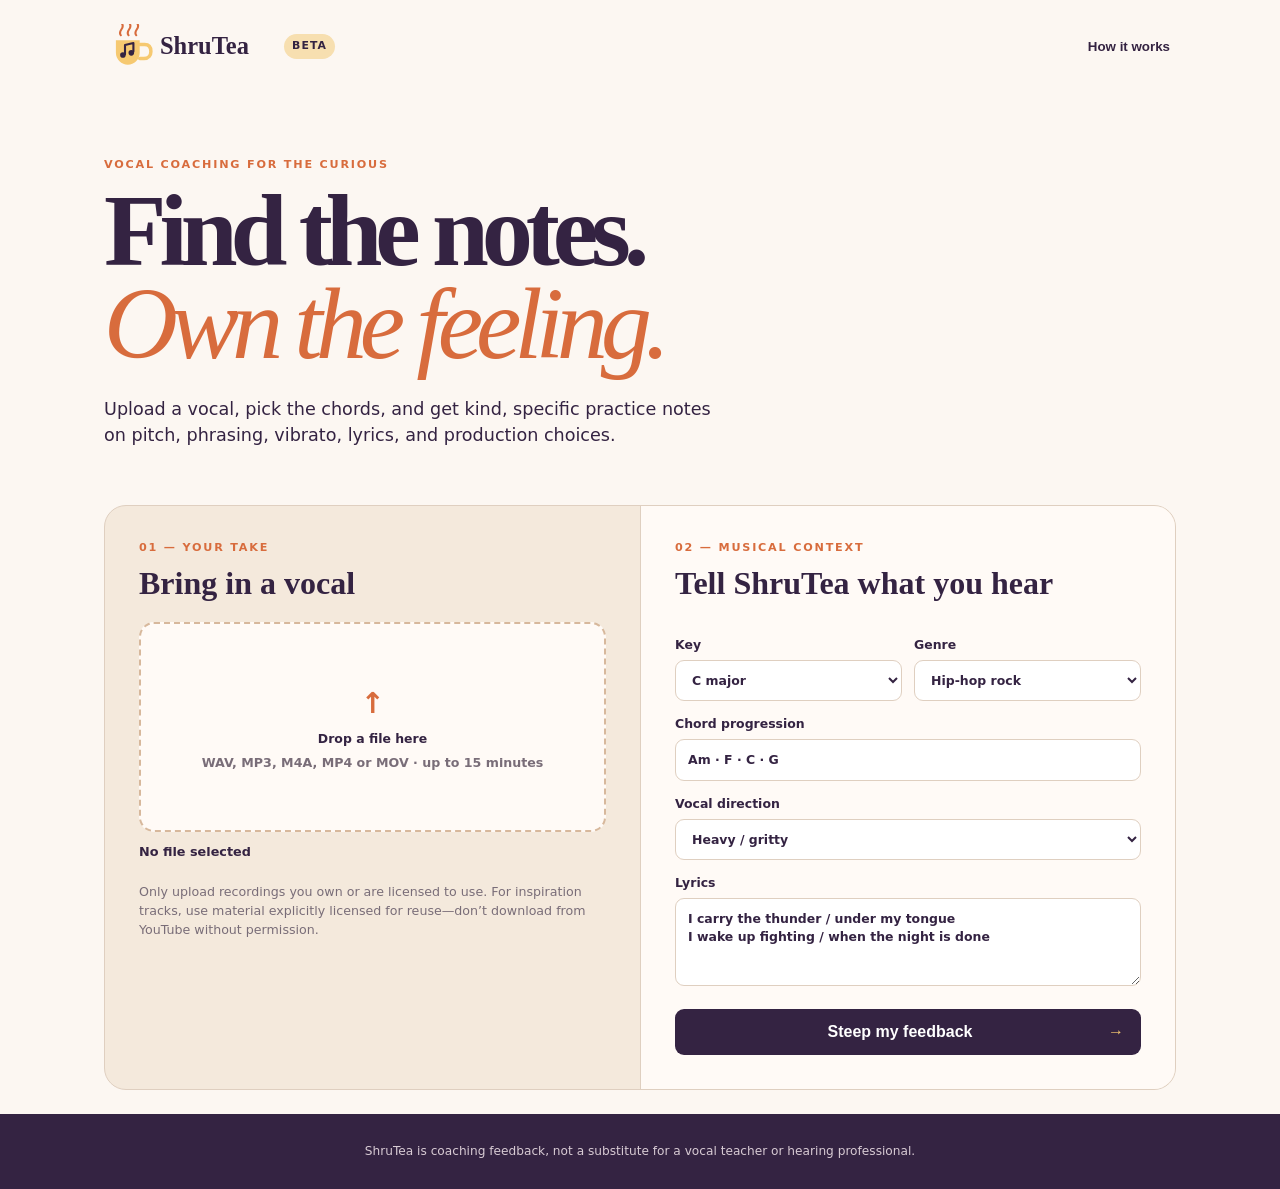
==== ui/index.html @ e391cca2 "Normalize ShruTea UI index.html" ====
<!doctype html>
<html lang="en"><head><meta charset="UTF-8"><meta name="viewport" content="width=device-width, initial-scale=1.0"><title>ShruTea — Vocal feedback, steeped in detail</title><link rel="stylesheet" href="styles.css"></head>
<body><main>
<nav><img src="logo.svg" alt="ShruTea"><span class="beta">BETA</span><button class="quiet">How it works</button></nav>
<section class="hero"><p class="eyebrow">VOCAL COACHING FOR THE CURIOUS</p><h1>Find the notes.<br><em>Own the feeling.</em></h1><p class="intro">Upload a vocal, pick the chords, and get kind, specific practice notes on pitch, phrasing, vibrato, lyrics, and production choices.</p></section>
<section class="workspace" aria-label="Vocal analysis workspace">
<div class="step-card upload-card"><p class="step">01 — YOUR TAKE</p><h2>Bring in a vocal</h2><label class="dropzone" for="audio-file"><input id="audio-file" type="file" accept="audio/*,video/mp4,video/quicktime"><span class="upload-icon">↑</span><strong>Drop a file here</strong><small>WAV, MP3, M4A, MP4 or MOV · up to 15 minutes</small></label><div id="file-name" class="file-name" aria-live="polite">No file selected</div><p class="source-note">Only upload recordings you own or are licensed to use. For inspiration tracks, use material explicitly licensed for reuse—don’t download from YouTube without permission.</p></div>
<div class="step-card setup-card"><p class="step">02 — MUSICAL CONTEXT</p><h2>Tell ShruTea what you hear</h2><div class="field-grid"><label>Key <select id="key"><option>C major</option><option>A minor</option><option>G major</option><option>E minor</option></select></label><label>Genre <select id="genre"><option>Hip-hop rock</option><option>Pop</option><option>R&amp;B</option><option>Indie rock</option></select></label></div><label>Chord progression <input id="chords" value="Am · F · C · G"></label><label>Vocal direction <select id="voice"><option>Heavy / gritty</option><option>Breathy / intimate</option><option>Clean / powerful</option><option>Rap-sung / rhythmic</option></select></label><label>Lyrics <textarea id="lyrics" placeholder="Paste lyrics here, or let a connected transcription service fill this after analysis.">I carry the thunder / under my tongue&#10;I wake up fighting / when the night is done</textarea></label><button id="analyze" class="primary">Steep my feedback <span>→</span></button></div>
</section>
<section id="results" class="results" hidden aria-live="polite"><div class="results-heading"><div><p class="eyebrow">YOUR VOCAL RECIPE</p><h2>Practice notes for this take</h2></div><span class="score"><b>78</b><small>take score</small></span></div><div class="result-grid">
<article class="card drift"><p class="card-label">PITCH &amp; CHORD DRIFT</p><h3>Mostly centered—watch the landing.</h3><div class="timeline"><i style="left:11%"></i><i class="warn" style="left:38%"></i><i style="left:64%"></i><i class="warn" style="left:87%"></i></div><p>Two phrase endings pull sharp against <b>F</b> and <b>G</b>. Slow those last syllables down and aim for the chord’s third before adding grit.</p><a href="#practice">See timestamp notes →</a></article>
<article class="card"><p class="card-label">MELODY &amp; VIBRATO</p><h3>Let the long notes bloom.</h3><p>Start your vibrato only after the pitch is steady for a beat. Try a relaxed “woo” on the held notes, then bring the same easy pulse into the lyric.</p><div class="tag">Try: delayed vibrato</div></article>
<article class="card"><p class="card-label">LYRICS &amp; RHYME</p><h3>Strong internal echoes.</h3><p id="rhyme-copy">“thunder / under” creates a satisfying near rhyme. Lean into that repeated <i>uh</i> vowel to make the hook feel intentional.</p><div class="tag">Scheme: A A B B</div></article>
<article class="card instruments"><p class="card-label">ARRANGEMENT IDEA</p><h3>Make the heaviness move.</h3><p>For hip-hop rock with a heavy vocal, layer a palm-muted electric-guitar riff with a dry 808, live-style snare, and a low synth drone.</p><ul><li>Electric guitar: short, syncopated riff</li><li>808 bass: follow roots, leave vocal space</li><li>Half-time drums: snare on beat 3</li></ul></article>
</div><article id="practice" class="practice"><p class="card-label">YOUR NEXT 10 MINUTES</p><ol><li><b>2 min</b> — hum the Am–F–C–G roots without lyrics.</li><li><b>4 min</b> — sing phrase endings cleanly, then add texture only after the note settles.</li><li><b>4 min</b> — record one relaxed pass and compare it to this take.</li></ol></article></section>
</main><footer>ShruTea is coaching feedback, not a substitute for a vocal teacher or hearing professional.</footer><script src="app.js"></script></body></html>
---- ui/styles.css ----
:root{--ink:#342342;--paper:#fcf7f2;--cream:#f4e9dc;--orange:#d86c3d;--yellow:#f6c971;--line:#dfcfc0}*{box-sizing:border-box}body{margin:0;background:var(--paper);color:var(--ink);font-family:Inter,ui-sans-serif,system-ui,sans-serif;line-height:1.5}main{max-width:1120px;margin:auto;padding:24px}nav{display:flex;align-items:center;gap:12px}nav img{width:168px}.beta,.tag{font-size:.68rem;font-weight:800;letter-spacing:.1em;border-radius:999px;padding:4px 8px;background:#f7dfb0}.quiet{margin-left:auto;background:transparent;border:0;color:var(--ink);font-weight:700}.hero{max-width:720px;padding:88px 0 56px}.eyebrow,.step,.card-label{font-size:.7rem;letter-spacing:.16em;font-weight:800;color:var(--orange);margin:0 0 10px}.hero h1{font-family:Georgia,serif;font-size:clamp(3.4rem,8vw,6.6rem);letter-spacing:-.07em;line-height:.91;margin:0}.hero em{color:var(--orange);font-weight:400}.intro{font-size:1.1rem;max-width:620px;margin:26px 0 0}.workspace{display:grid;grid-template-columns:1fr 1fr;background:var(--cream);border:1px solid var(--line);border-radius:22px;overflow:hidden}.step-card{padding:34px}.setup-card{background:#fffaf6;border-left:1px solid var(--line)}h2,h3{font-family:Georgia,serif;line-height:1.05;margin:0 0 22px}h2{font-size:2rem}h3{font-size:1.5rem}.dropzone{min-height:210px;border:2px dashed #d7b89c;border-radius:15px;display:flex;flex-direction:column;gap:5px;justify-content:center;align-items:center;text-align:center;background:#fffaf6;cursor:pointer}.dropzone:hover{border-color:var(--orange)}.dropzone input{position:absolute;opacity:0;width:1px}.upload-icon{font-size:1.8rem;color:var(--orange)}small,.source-note{color:#796d78;font-size:.79rem}.file-name{font-size:.8rem;font-weight:700;margin-top:10px}.source-note{margin-top:22px}.field-grid{display:grid;grid-template-columns:1fr 1fr;gap:12px}label{display:block;font-size:.78rem;font-weight:800;margin:14px 0 0}input,select,textarea{width:100%;margin-top:5px;padding:11px 12px;color:var(--ink);font:inherit;background:white;border:1px solid var(--line);border-radius:9px}textarea{height:88px;resize:vertical}.primary{width:100%;margin-top:18px;padding:14px 17px;background:var(--ink);color:white;border:0;border-radius:9px;font-weight:800;font-size:1rem;cursor:pointer}.primary span{float:right;color:var(--yellow)}.results{padding:88px 0}.results-heading{display:flex;align-items:center;justify-content:space-between}.score{display:grid;place-items:center;width:76px;height:76px;background:var(--yellow);border-radius:50%;line-height:1}.score b{font-family:Georgia,serif;font-size:2rem}.score small{font-size:.58rem}.result-grid{display:grid;grid-template-columns:repeat(2,1fr);gap:15px}.card,.practice{border:1px solid var(--line);border-radius:16px;background:white;padding:27px}.card p:not(.card-label){font-size:.93rem}.card a{font-size:.82rem;font-weight:800;color:var(--orange)}.timeline{height:12px;background:#f1e5da;border-radius:30px;position:relative;margin:22px 0}.timeline i{position:absolute;top:-3px;width:18px;height:18px;border:3px solid white;border-radius:50%;background:#89aa83}.timeline .warn{background:var(--orange)}.tag{display:inline-block;margin-top:7px}.instruments{background:var(--ink);color:var(--paper)}.instruments .card-label{color:var(--yellow)}.instruments ul{padding-left:18px;font-size:.85rem}.practice{margin-top:15px;background:#f8dfb4}.practice ol{display:flex;gap:20px;list-style:none;padding:0;margin:0}.practice li{flex:1;font-size:.9rem}.practice b{display:block;color:var(--orange)}footer{padding:28px;text-align:center;background:var(--ink);color:#d8cbd4;font-size:.76rem}@media(max-width:700px){main{padding:16px}.hero{padding:55px 0 40px}.workspace,.result-grid{grid-template-columns:1fr}.setup-card{border-left:0;border-top:1px solid var(--line)}.practice ol{display:block}.practice li+li{margin-top:12px}}
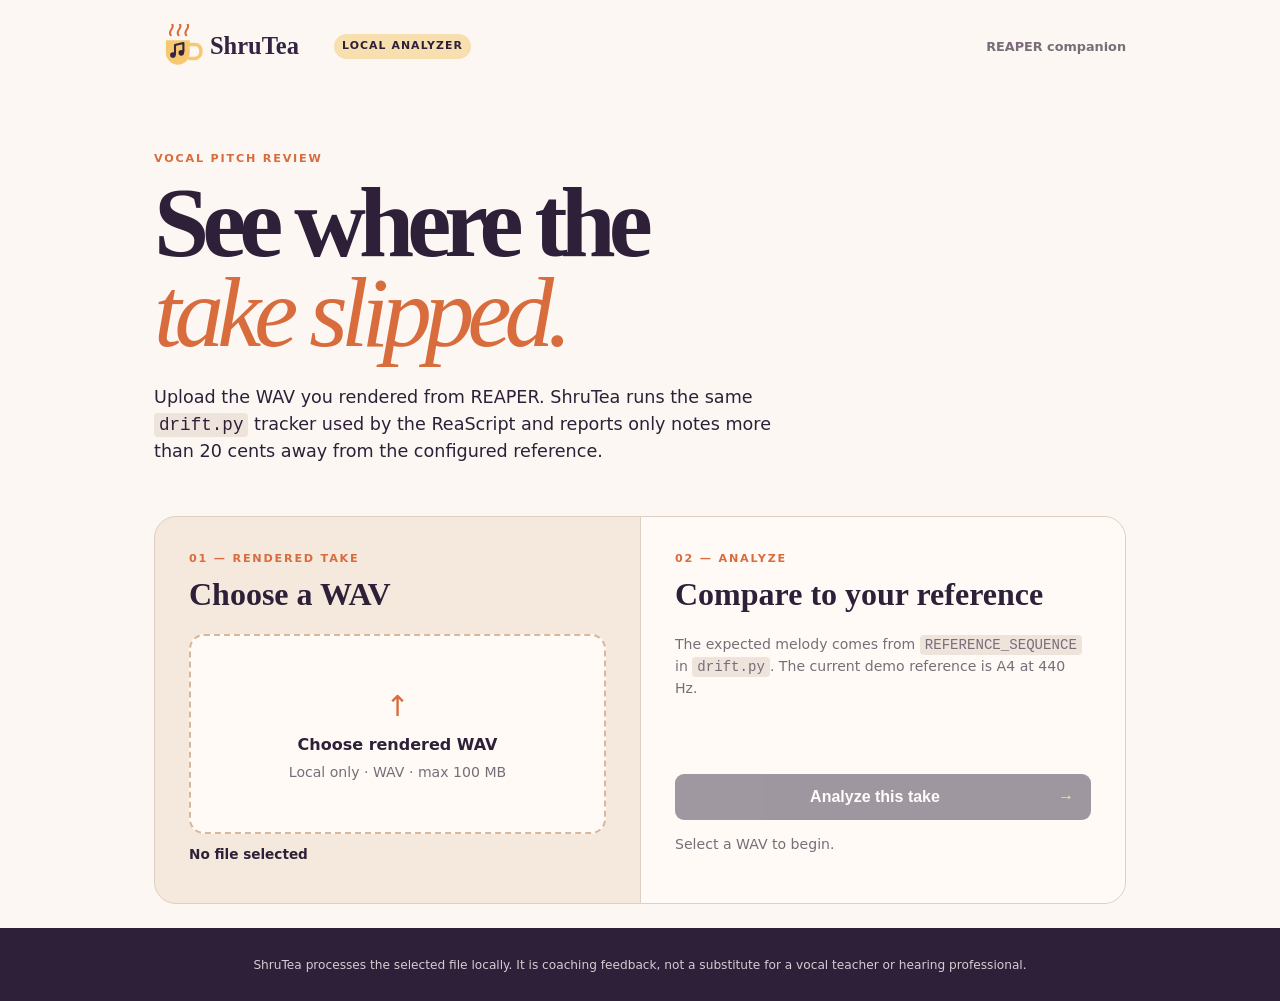
==== commit 86f29607: "feat: connect ShruTea UI to live pitch analysis" ====
--- a/ui/index.html
+++ b/ui/index.html
@@ -1,16 +1,40 @@
 <!doctype html>
-<html lang="en"><head><meta charset="UTF-8"><meta name="viewport" content="width=device-width, initial-scale=1.0"><title>ShruTea — Vocal feedback, steeped in detail</title><link rel="stylesheet" href="styles.css"></head>
-<body><main>
-<nav><img src="logo.svg" alt="ShruTea"><span class="beta">BETA</span><button class="quiet">How it works</button></nav>
-<section class="hero"><p class="eyebrow">VOCAL COACHING FOR THE CURIOUS</p><h1>Find the notes.<br><em>Own the feeling.</em></h1><p class="intro">Upload a vocal, pick the chords, and get kind, specific practice notes on pitch, phrasing, vibrato, lyrics, and production choices.</p></section>
-<section class="workspace" aria-label="Vocal analysis workspace">
-<div class="step-card upload-card"><p class="step">01 — YOUR TAKE</p><h2>Bring in a vocal</h2><label class="dropzone" for="audio-file"><input id="audio-file" type="file" accept="audio/*,video/mp4,video/quicktime"><span class="upload-icon">↑</span><strong>Drop a file here</strong><small>WAV, MP3, M4A, MP4 or MOV · up to 15 minutes</small></label><div id="file-name" class="file-name" aria-live="polite">No file selected</div><p class="source-note">Only upload recordings you own or are licensed to use. For inspiration tracks, use material explicitly licensed for reuse—don’t download from YouTube without permission.</p></div>
-<div class="step-card setup-card"><p class="step">02 — MUSICAL CONTEXT</p><h2>Tell ShruTea what you hear</h2><div class="field-grid"><label>Key <select id="key"><option>C major</option><option>A minor</option><option>G major</option><option>E minor</option></select></label><label>Genre <select id="genre"><option>Hip-hop rock</option><option>Pop</option><option>R&amp;B</option><option>Indie rock</option></select></label></div><label>Chord progression <input id="chords" value="Am · F · C · G"></label><label>Vocal direction <select id="voice"><option>Heavy / gritty</option><option>Breathy / intimate</option><option>Clean / powerful</option><option>Rap-sung / rhythmic</option></select></label><label>Lyrics <textarea id="lyrics" placeholder="Paste lyrics here, or let a connected transcription service fill this after analysis.">I carry the thunder / under my tongue&#10;I wake up fighting / when the night is done</textarea></label><button id="analyze" class="primary">Steep my feedback <span>→</span></button></div>
-</section>
-<section id="results" class="results" hidden aria-live="polite"><div class="results-heading"><div><p class="eyebrow">YOUR VOCAL RECIPE</p><h2>Practice notes for this take</h2></div><span class="score"><b>78</b><small>take score</small></span></div><div class="result-grid">
-<article class="card drift"><p class="card-label">PITCH &amp; CHORD DRIFT</p><h3>Mostly centered—watch the landing.</h3><div class="timeline"><i style="left:11%"></i><i class="warn" style="left:38%"></i><i style="left:64%"></i><i class="warn" style="left:87%"></i></div><p>Two phrase endings pull sharp against <b>F</b> and <b>G</b>. Slow those last syllables down and aim for the chord’s third before adding grit.</p><a href="#practice">See timestamp notes →</a></article>
-<article class="card"><p class="card-label">MELODY &amp; VIBRATO</p><h3>Let the long notes bloom.</h3><p>Start your vibrato only after the pitch is steady for a beat. Try a relaxed “woo” on the held notes, then bring the same easy pulse into the lyric.</p><div class="tag">Try: delayed vibrato</div></article>
-<article class="card"><p class="card-label">LYRICS &amp; RHYME</p><h3>Strong internal echoes.</h3><p id="rhyme-copy">“thunder / under” creates a satisfying near rhyme. Lean into that repeated <i>uh</i> vowel to make the hook feel intentional.</p><div class="tag">Scheme: A A B B</div></article>
-<article class="card instruments"><p class="card-label">ARRANGEMENT IDEA</p><h3>Make the heaviness move.</h3><p>For hip-hop rock with a heavy vocal, layer a palm-muted electric-guitar riff with a dry 808, live-style snare, and a low synth drone.</p><ul><li>Electric guitar: short, syncopated riff</li><li>808 bass: follow roots, leave vocal space</li><li>Half-time drums: snare on beat 3</li></ul></article>
-</div><article id="practice" class="practice"><p class="card-label">YOUR NEXT 10 MINUTES</p><ol><li><b>2 min</b> — hum the Am–F–C–G roots without lyrics.</li><li><b>4 min</b> — sing phrase endings cleanly, then add texture only after the note settles.</li><li><b>4 min</b> — record one relaxed pass and compare it to this take.</li></ol></article></section>
-</main><footer>ShruTea is coaching feedback, not a substitute for a vocal teacher or hearing professional.</footer><script src="app.js"></script></body></html>
+<html lang="en">
+<head>
+  <meta charset="UTF-8">
+  <meta name="viewport" content="width=device-width, initial-scale=1.0">
+  <title>ShruTea — Vocal Pitch Review</title>
+  <link rel="stylesheet" href="styles.css">
+</head>
+<body>
+  <main>
+    <nav><img src="logo.svg" alt="ShruTea"><span class="beta">LOCAL ANALYZER</span><span class="nav-note">REAPER companion</span></nav>
+    <section class="hero">
+      <p class="eyebrow">VOCAL PITCH REVIEW</p>
+      <h1>See where the<br><em>take slipped.</em></h1>
+      <p class="intro">Upload the WAV you rendered from REAPER. ShruTea runs the same <code>drift.py</code> tracker used by the ReaScript and reports only notes more than 20 cents away from the configured reference.</p>
+    </section>
+    <section class="workspace" aria-label="WAV analysis workspace">
+      <div class="step-card upload-card">
+        <p class="step">01 — RENDERED TAKE</p><h2>Choose a WAV</h2>
+        <label class="dropzone" for="audio-file"><input id="audio-file" type="file" accept="audio/wav,.wav"><span class="upload-icon">↑</span><strong>Choose rendered WAV</strong><small>Local only · WAV · max 100 MB</small></label>
+        <div id="file-name" class="file-name" aria-live="polite">No file selected</div>
+      </div>
+      <div class="step-card setup-card">
+        <p class="step">02 — ANALYZE</p><h2>Compare to your reference</h2>
+        <p class="context">The expected melody comes from <code>REFERENCE_SEQUENCE</code> in <code>drift.py</code>. The current demo reference is A4 at 440 Hz.</p>
+        <button id="analyze" class="primary" disabled>Analyze this take <span>→</span></button>
+        <p id="status" class="status" aria-live="polite">Select a WAV to begin.</p>
+      </div>
+    </section>
+    <section id="results" class="results" hidden aria-live="polite">
+      <div class="results-heading"><div><p class="eyebrow">REAL ANALYSIS RESULT</p><h2 id="result-title">Pitch drift markers</h2></div><span class="score"><b id="drift-count">0</b><small>markers</small></span></div>
+      <article class="card drift"><p class="card-label">TIMELINE MARKERS</p><div id="timeline" class="timeline"></div><p id="summary"></p></article>
+      <div id="marker-list" class="marker-list"></div>
+      <details class="raw"><summary>View raw drift.py JSON</summary><pre id="raw-json"></pre></details>
+    </section>
+  </main>
+  <footer>ShruTea processes the selected file locally. It is coaching feedback, not a substitute for a vocal teacher or hearing professional.</footer>
+  <script src="app.js"></script>
+</body>
+</html>
--- a/ui/styles.css
+++ b/ui/styles.css
@@ -1,2 +1 @@
-:root{--ink:#342342;--paper:#fcf7f2;--cream:#f4e9dc;--orange:#d86c3d;--yellow:#f6c971;--line:#dfcfc0}*{box-sizing:border-box}body{margin:0;background:var(--paper);color:var(--ink);font-family:Inter,ui-sans-serif,system-ui,sans-serif;line-height:1.5}main{max-width:1120px;margin:auto;padding:24px}nav{display:flex;align-items:center;gap:12px}nav img{width:168px}.beta,.tag{font-size:.68rem;font-weight:800;letter-spacing:.1em;border-radius:999px;padding:4px 8px;background:#f7dfb0}.quiet{margin-left:auto;background:transparent;border:0;color:var(--ink);font-weight:700}.hero{max-width:720px;padding:88px 0 56px}.eyebrow,.step,.card-label{font-size:.7rem;letter-spacing:.16em;font-weight:800;color:var(--orange);margin:0 0 10px}.hero h1{font-family:Georgia,serif;font-size:clamp(3.4rem,8vw,6.6rem);letter-spacing:-.07em;line-height:.91;margin:0}.hero em{color:var(--orange);font-weight:400}.intro{font-size:1.1rem;max-width:620px;margin:26px 0 0}.workspace{display:grid;grid-template-columns:1fr 1fr;background:var(--cream);border:1px solid var(--line);border-radius:22px;overflow:hidden}.step-card{padding:34px}.setup-card{background:#fffaf6;border-left:1px solid var(--line)}h2,h3{font-family:Georgia,serif;line-height:1.05;margin:0 0 22px}h2{font-size:2rem}h3{font-size:1.5rem}.dropzone{min-height:210px;border:2px dashed #d7b89c;border-radius:15px;display:flex;flex-direction:column;gap:5px;justify-content:center;align-items:center;text-align:center;background:#fffaf6;cursor:pointer}.dropzone:hover{border-color:var(--orange)}.dropzone input{position:absolute;opacity:0;width:1px}.upload-icon{font-size:1.8rem;color:var(--orange)}small,.source-note{color:#796d78;font-size:.79rem}.file-name{font-size:.8rem;font-weight:700;margin-top:10px}.source-note{margin-top:22px}.field-grid{display:grid;grid-template-columns:1fr 1fr;gap:12px}label{display:block;font-size:.78rem;font-weight:800;margin:14px 0 0}input,select,textarea{width:100%;margin-top:5px;padding:11px 12px;color:var(--ink);font:inherit;background:white;border:1px solid var(--line);border-radius:9px}textarea{height:88px;resize:vertical}.primary{width:100%;margin-top:18px;padding:14px 17px;background:var(--ink);color:white;border:0;border-radius:9px;font-weight:800;font-size:1rem;cursor:pointer}.primary span{float:right;color:var(--yellow)}.results{padding:88px 0}.results-heading{display:flex;align-items:center;justify-content:space-between}.score{display:grid;place-items:center;width:76px;height:76px;background:var(--yellow);border-radius:50%;line-height:1}.score b{font-family:Georgia,serif;font-size:2rem}.score small{font-size:.58rem}.result-grid{display:grid;grid-template-columns:repeat(2,1fr);gap:15px}.card,.practice{border:1px solid var(--line);border-radius:16px;background:white;padding:27px}.card p:not(.card-label){font-size:.93rem}.card a{font-size:.82rem;font-weight:800;color:var(--orange)}.timeline{height:12px;background:#f1e5da;border-radius:30px;position:relative;margin:22px 0}.timeline i{position:absolute;top:-3px;width:18px;height:18px;border:3px solid white;border-radius:50%;background:#89aa83}.timeline .warn{background:var(--orange)}.tag{display:inline-block;margin-top:7px}.instruments{background:var(--ink);color:var(--paper)}.instruments .card-label{color:var(--yellow)}.instruments ul{padding-left:18px;font-size:.85rem}.practice{margin-top:15px;background:#f8dfb4}.practice ol{display:flex;gap:20px;list-style:none;padding:0;margin:0}.practice li{flex:1;font-size:.9rem}.practice b{display:block;color:var(--orange)}footer{padding:28px;text-align:center;background:var(--ink);color:#d8cbd4;font-size:.76rem}@media(max-width:700px){main{padding:16px}.hero{padding:55px 0 40px}.workspace,.result-grid{grid-template-columns:1fr}.setup-card{border-left:0;border-top:1px solid var(--line)}.practice ol{display:block}.practice li+li{margin-top:12px}}
-
+:root{--ink:#2d2038;--paper:#fcf7f2;--cream:#f4e9dc;--orange:#d86c3d;--yellow:#f6c971;--line:#dfcfc0;--muted:#796d78}*{box-sizing:border-box}body{margin:0;background:var(--paper);color:var(--ink);font-family:Inter,ui-sans-serif,system-ui,sans-serif;line-height:1.5}main{max-width:1020px;margin:auto;padding:24px}nav{display:flex;align-items:center;gap:12px}nav img{width:168px}.beta{font-size:.68rem;font-weight:800;letter-spacing:.1em;border-radius:999px;padding:4px 8px;background:#f7dfb0}.nav-note{margin-left:auto;color:var(--muted);font-size:.8rem;font-weight:700}.hero{max-width:720px;padding:82px 0 52px}.eyebrow,.step,.card-label{font-size:.7rem;letter-spacing:.16em;font-weight:800;color:var(--orange);margin:0 0 10px}.hero h1{font-family:Georgia,serif;font-size:clamp(3.4rem,8vw,6.2rem);letter-spacing:-.07em;line-height:.91;margin:0}.hero em{color:var(--orange);font-weight:400}.intro{font-size:1.1rem;max-width:650px;margin:26px 0 0}.workspace{display:grid;grid-template-columns:1fr 1fr;background:var(--cream);border:1px solid var(--line);border-radius:22px;overflow:hidden}.step-card{padding:34px}.setup-card{background:#fffaf6;border-left:1px solid var(--line)}h2,h3{font-family:Georgia,serif;line-height:1.05;margin:0 0 22px}h2{font-size:2rem}.dropzone{min-height:200px;border:2px dashed #d7b89c;border-radius:15px;display:flex;flex-direction:column;gap:5px;justify-content:center;align-items:center;text-align:center;background:#fffaf6;cursor:pointer}.dropzone:hover{border-color:var(--orange)}.dropzone input{position:absolute;opacity:0;width:1px}.upload-icon{font-size:1.8rem;color:var(--orange)}small,.context,.status{color:var(--muted);font-size:.88rem}.file-name{font-size:.85rem;font-weight:700;margin-top:10px}.context{min-height:108px}.primary{width:100%;margin-top:18px;padding:14px 17px;background:var(--ink);color:white;border:0;border-radius:9px;font-weight:800;font-size:1rem;cursor:pointer}.primary:disabled{opacity:.45;cursor:not-allowed}.primary span{float:right;color:var(--yellow)}.results{padding:72px 0}.results-heading{display:flex;align-items:center;justify-content:space-between}.score{display:grid;place-items:center;width:76px;height:76px;background:var(--yellow);border-radius:50%;line-height:1}.score b{font-family:Georgia,serif;font-size:2rem}.score small{font-size:.58rem}.card,.marker,.raw{border:1px solid var(--line);border-radius:16px;background:white;padding:25px}.timeline{height:14px;background:#f1e5da;border-radius:30px;position:relative;margin:24px 0}.timeline:before{content:"";position:absolute;inset:0;border-radius:30px;background:linear-gradient(90deg,#89aa83,#f4be69)}.timeline i{position:absolute;top:-5px;width:24px;height:24px;border:4px solid white;border-radius:50%;background:var(--orange);z-index:1}.marker-list{display:grid;grid-template-columns:repeat(2,1fr);gap:14px;margin-top:14px}.marker{display:flex;gap:13px;align-items:center}.marker b{display:grid;place-items:center;flex:none;width:46px;height:46px;border-radius:12px;background:#ffe0d3;color:var(--orange)}.marker strong{display:block}.good b{background:#d9ead2;color:#4e7c4a}.raw{margin-top:14px;color:var(--muted)}summary{cursor:pointer;font-weight:800;color:var(--ink)}pre{overflow:auto;padding:14px;background:#f6f2ed;border-radius:8px;font-size:.8rem}code{padding:2px 5px;border-radius:4px;background:#eee4dc}footer{padding:28px;text-align:center;background:var(--ink);color:#d8cbd4;font-size:.76rem}@media(max-width:700px){main{padding:16px}.hero{padding:55px 0 40px}.workspace,.marker-list{grid-template-columns:1fr}.setup-card{border-left:0;border-top:1px solid var(--line)}.nav-note{display:none}}
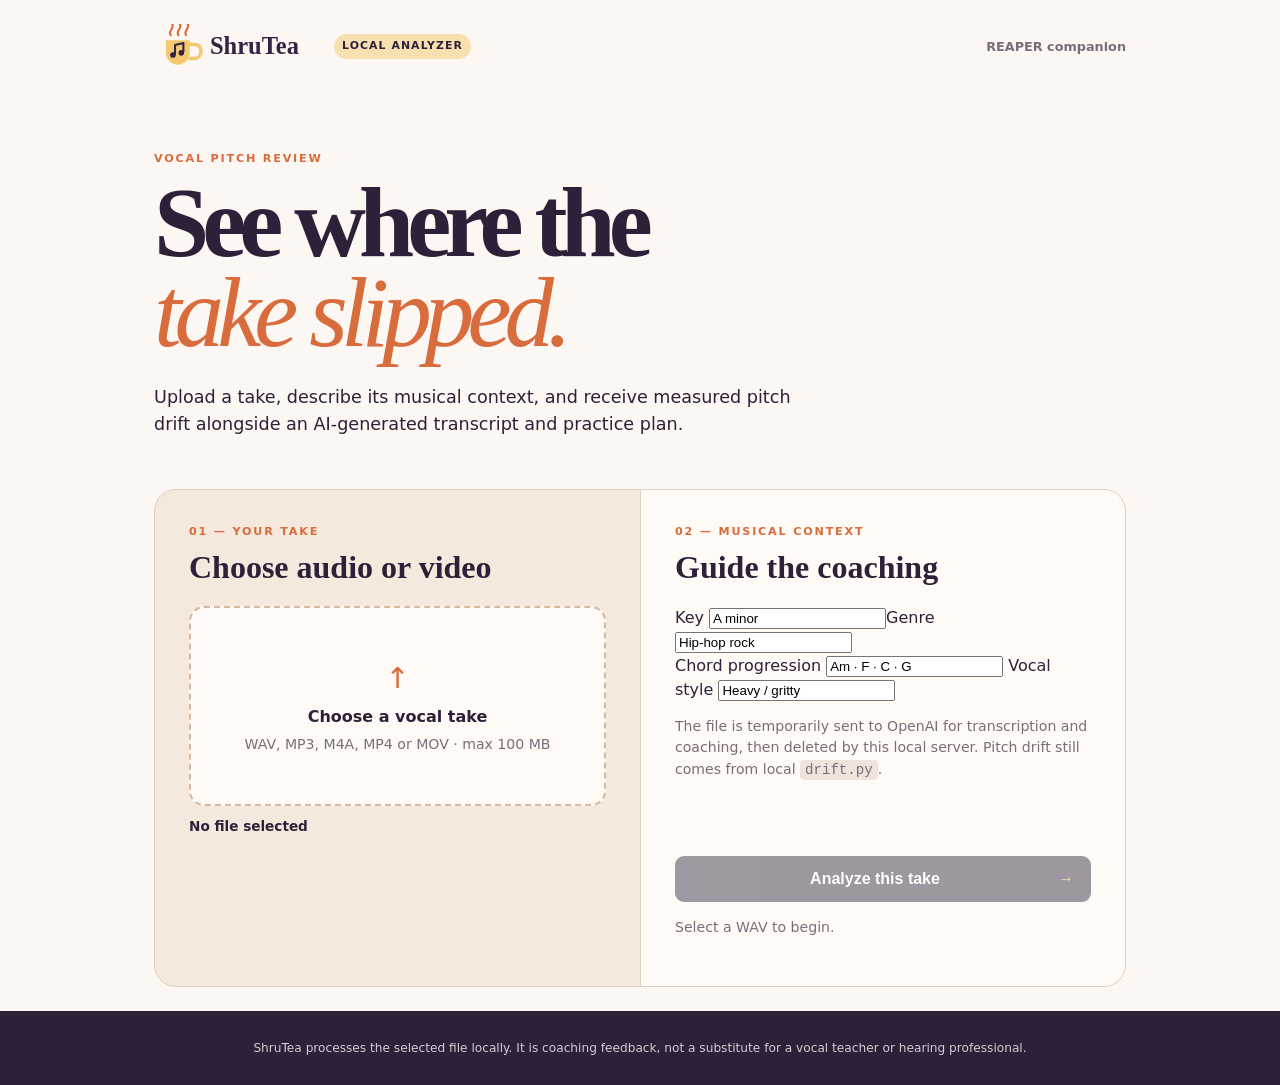
==== commit 5e398304: "Add OpenAI transcription and vocal coaching flow" ====
--- a/ui/index.html
+++ b/ui/index.html
@@ -12,17 +12,20 @@
     <section class="hero">
       <p class="eyebrow">VOCAL PITCH REVIEW</p>
       <h1>See where the<br><em>take slipped.</em></h1>
-      <p class="intro">Upload the WAV you rendered from REAPER. ShruTea runs the same <code>drift.py</code> tracker used by the ReaScript and reports only notes more than 20 cents away from the configured reference.</p>
+      <p class="intro">Upload a take, describe its musical context, and receive measured pitch drift alongside an AI-generated transcript and practice plan.</p>
     </section>
     <section class="workspace" aria-label="WAV analysis workspace">
       <div class="step-card upload-card">
-        <p class="step">01 — RENDERED TAKE</p><h2>Choose a WAV</h2>
-        <label class="dropzone" for="audio-file"><input id="audio-file" type="file" accept="audio/wav,.wav"><span class="upload-icon">↑</span><strong>Choose rendered WAV</strong><small>Local only · WAV · max 100 MB</small></label>
+        <p class="step">01 — YOUR TAKE</p><h2>Choose audio or video</h2>
+        <label class="dropzone" for="audio-file"><input id="audio-file" type="file" accept="audio/*,video/mp4,video/quicktime"><span class="upload-icon">↑</span><strong>Choose a vocal take</strong><small>WAV, MP3, M4A, MP4 or MOV · max 100 MB</small></label>
         <div id="file-name" class="file-name" aria-live="polite">No file selected</div>
       </div>
       <div class="step-card setup-card">
-        <p class="step">02 — ANALYZE</p><h2>Compare to your reference</h2>
-        <p class="context">The expected melody comes from <code>REFERENCE_SEQUENCE</code> in <code>drift.py</code>. The current demo reference is A4 at 440 Hz.</p>
+        <p class="step">02 — MUSICAL CONTEXT</p><h2>Guide the coaching</h2>
+        <div class="field-grid"><label>Key <input id="key" value="A minor"></label><label>Genre <input id="genre" value="Hip-hop rock"></label></div>
+        <label>Chord progression <input id="chords" value="Am · F · C · G"></label>
+        <label>Vocal style <input id="vocal-style" value="Heavy / gritty"></label>
+        <p class="context">The file is temporarily sent to OpenAI for transcription and coaching, then deleted by this local server. Pitch drift still comes from local <code>drift.py</code>.</p>
         <button id="analyze" class="primary" disabled>Analyze this take <span>→</span></button>
         <p id="status" class="status" aria-live="polite">Select a WAV to begin.</p>
       </div>
@@ -31,6 +34,8 @@
       <div class="results-heading"><div><p class="eyebrow">REAL ANALYSIS RESULT</p><h2 id="result-title">Pitch drift markers</h2></div><span class="score"><b id="drift-count">0</b><small>markers</small></span></div>
       <article class="card drift"><p class="card-label">TIMELINE MARKERS</p><div id="timeline" class="timeline"></div><p id="summary"></p></article>
       <div id="marker-list" class="marker-list"></div>
+      <article class="card feedback"><p class="card-label">AI VOCAL COACH</p><h3 id="feedback-headline"></h3><p id="feedback-summary"></p><p><b>Rhyme:</b> <span id="rhyme-scheme"></span></p><p id="rhyme-feedback"></p><p><b>Melody:</b> <span id="melody-feedback"></span></p><p><b>Vibrato:</b> <span id="vibrato-feedback"></span></p><h3>Next practice session</h3><ol id="practice-steps"></ol><h3>Arrangement ideas</h3><ul id="instrument-recommendations"></ul></article>
+      <details class="raw"><summary>Transcript</summary><pre id="transcript"></pre></details>
       <details class="raw"><summary>View raw drift.py JSON</summary><pre id="raw-json"></pre></details>
     </section>
   </main>
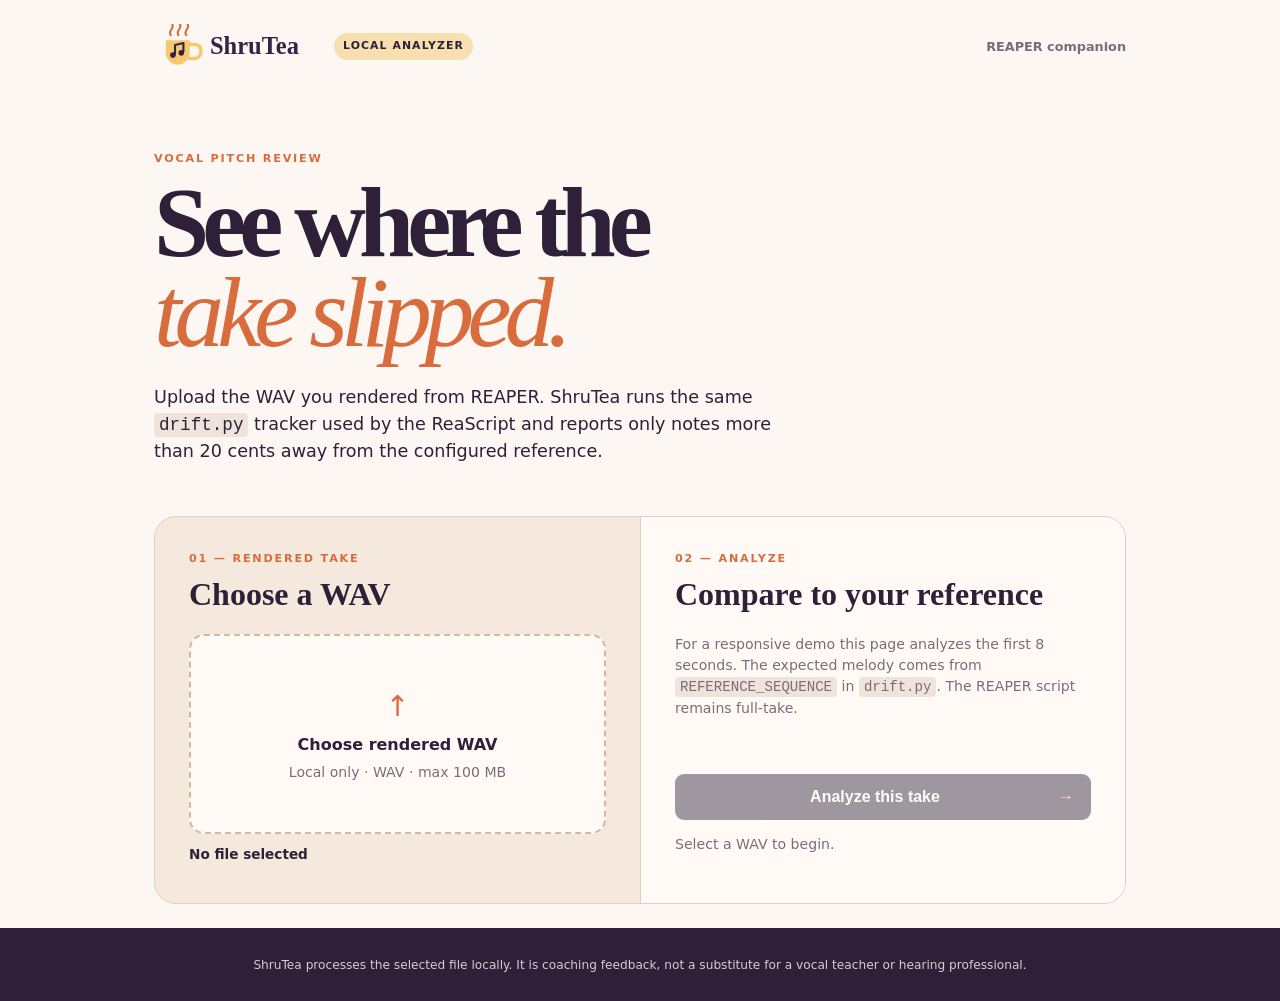
==== commit 96c0ac8b: "feat: restore complete agent workspace" ====
--- a/ui/index.html
+++ b/ui/index.html
@@ -12,30 +12,30 @@
     <section class="hero">
       <p class="eyebrow">VOCAL PITCH REVIEW</p>
       <h1>See where the<br><em>take slipped.</em></h1>
-      <p class="intro">Upload a take, describe its musical context, and receive measured pitch drift alongside an AI-generated transcript and practice plan.</p>
+      <p class="intro">Upload the WAV you rendered from REAPER. ShruTea runs the same <code>drift.py</code> tracker used by the ReaScript and reports only notes more than 20 cents away from the configured reference.</p>
     </section>
     <section class="workspace" aria-label="WAV analysis workspace">
       <div class="step-card upload-card">
-        <p class="step">01 — YOUR TAKE</p><h2>Choose audio or video</h2>
-        <label class="dropzone" for="audio-file"><input id="audio-file" type="file" accept="audio/*,video/mp4,video/quicktime"><span class="upload-icon">↑</span><strong>Choose a vocal take</strong><small>WAV, MP3, M4A, MP4 or MOV · max 100 MB</small></label>
+        <p class="step">01 — RENDERED TAKE</p><h2>Choose a WAV</h2>
+        <label class="dropzone" for="audio-file"><input id="audio-file" type="file" accept="audio/wav,.wav"><span class="upload-icon">↑</span><strong>Choose rendered WAV</strong><small>Local only · WAV · max 100 MB</small></label>
         <div id="file-name" class="file-name" aria-live="polite">No file selected</div>
       </div>
       <div class="step-card setup-card">
-        <p class="step">02 — MUSICAL CONTEXT</p><h2>Guide the coaching</h2>
-        <div class="field-grid"><label>Key <input id="key" value="A minor"></label><label>Genre <input id="genre" value="Hip-hop rock"></label></div>
-        <label>Chord progression <input id="chords" value="Am · F · C · G"></label>
-        <label>Vocal style <input id="vocal-style" value="Heavy / gritty"></label>
-        <p class="context">The file is temporarily sent to OpenAI for transcription and coaching, then deleted by this local server. Pitch drift still comes from local <code>drift.py</code>.</p>
+        <p class="step">02 — ANALYZE</p><h2>Compare to your reference</h2>
+        <p class="context">For a responsive demo this page analyzes the first 8 seconds. The expected melody comes from <code>REFERENCE_SEQUENCE</code> in <code>drift.py</code>. The REAPER script remains full-take.</p>
         <button id="analyze" class="primary" disabled>Analyze this take <span>→</span></button>
         <p id="status" class="status" aria-live="polite">Select a WAV to begin.</p>
       </div>
     </section>
     <section id="results" class="results" hidden aria-live="polite">
       <div class="results-heading"><div><p class="eyebrow">REAL ANALYSIS RESULT</p><h2 id="result-title">Pitch drift markers</h2></div><span class="score"><b id="drift-count">0</b><small>markers</small></span></div>
-      <article class="card drift"><p class="card-label">TIMELINE MARKERS</p><div id="timeline" class="timeline"></div><p id="summary"></p></article>
+      <div class="result-grid">
+        <article class="card verdict"><p class="card-label">SHRUTEA SAYS</p><h3 id="verdict-title">Listening to this take…</h3><p id="verdict-copy">Your REAPER-aware coaching verdict will appear here.</p><div id="agent-mode" class="tag">Awaiting analysis</div></article>
+        <article class="card context-card"><p class="card-label">SESSION CONTEXT</p><h3>Reference melody</h3><p>The agent receives the intended note sequence alongside the detected pitch—not just a WAV in isolation.</p><div id="reference-notes" class="note-chips"></div></article>
+        <article class="card drift"><p class="card-label">TIMELINE MARKERS</p><div id="timeline" class="timeline"></div><p id="summary"></p></article>
+        <article class="card reaper-card"><p class="card-label">REAPER ACTION</p><h3>Markers, not mystery.</h3><p>Each drift event becomes a named marker on the project timeline, so the producer can jump directly to the take that needs work.</p><div id="reaper-plan" class="tag">No markers yet</div></article>
+      </div>
       <div id="marker-list" class="marker-list"></div>
-      <article class="card feedback"><p class="card-label">AI VOCAL COACH</p><h3 id="feedback-headline"></h3><p id="feedback-summary"></p><p><b>Rhyme:</b> <span id="rhyme-scheme"></span></p><p id="rhyme-feedback"></p><p><b>Melody:</b> <span id="melody-feedback"></span></p><p><b>Vibrato:</b> <span id="vibrato-feedback"></span></p><h3>Next practice session</h3><ol id="practice-steps"></ol><h3>Arrangement ideas</h3><ul id="instrument-recommendations"></ul></article>
-      <details class="raw"><summary>Transcript</summary><pre id="transcript"></pre></details>
       <details class="raw"><summary>View raw drift.py JSON</summary><pre id="raw-json"></pre></details>
     </section>
   </main>
--- a/ui/styles.css
+++ b/ui/styles.css
@@ -1 +1 @@
-:root{--ink:#2d2038;--paper:#fcf7f2;--cream:#f4e9dc;--orange:#d86c3d;--yellow:#f6c971;--line:#dfcfc0;--muted:#796d78}*{box-sizing:border-box}body{margin:0;background:var(--paper);color:var(--ink);font-family:Inter,ui-sans-serif,system-ui,sans-serif;line-height:1.5}main{max-width:1020px;margin:auto;padding:24px}nav{display:flex;align-items:center;gap:12px}nav img{width:168px}.beta{font-size:.68rem;font-weight:800;letter-spacing:.1em;border-radius:999px;padding:4px 8px;background:#f7dfb0}.nav-note{margin-left:auto;color:var(--muted);font-size:.8rem;font-weight:700}.hero{max-width:720px;padding:82px 0 52px}.eyebrow,.step,.card-label{font-size:.7rem;letter-spacing:.16em;font-weight:800;color:var(--orange);margin:0 0 10px}.hero h1{font-family:Georgia,serif;font-size:clamp(3.4rem,8vw,6.2rem);letter-spacing:-.07em;line-height:.91;margin:0}.hero em{color:var(--orange);font-weight:400}.intro{font-size:1.1rem;max-width:650px;margin:26px 0 0}.workspace{display:grid;grid-template-columns:1fr 1fr;background:var(--cream);border:1px solid var(--line);border-radius:22px;overflow:hidden}.step-card{padding:34px}.setup-card{background:#fffaf6;border-left:1px solid var(--line)}h2,h3{font-family:Georgia,serif;line-height:1.05;margin:0 0 22px}h2{font-size:2rem}.dropzone{min-height:200px;border:2px dashed #d7b89c;border-radius:15px;display:flex;flex-direction:column;gap:5px;justify-content:center;align-items:center;text-align:center;background:#fffaf6;cursor:pointer}.dropzone:hover{border-color:var(--orange)}.dropzone input{position:absolute;opacity:0;width:1px}.upload-icon{font-size:1.8rem;color:var(--orange)}small,.context,.status{color:var(--muted);font-size:.88rem}.file-name{font-size:.85rem;font-weight:700;margin-top:10px}.context{min-height:108px}.primary{width:100%;margin-top:18px;padding:14px 17px;background:var(--ink);color:white;border:0;border-radius:9px;font-weight:800;font-size:1rem;cursor:pointer}.primary:disabled{opacity:.45;cursor:not-allowed}.primary span{float:right;color:var(--yellow)}.results{padding:72px 0}.results-heading{display:flex;align-items:center;justify-content:space-between}.score{display:grid;place-items:center;width:76px;height:76px;background:var(--yellow);border-radius:50%;line-height:1}.score b{font-family:Georgia,serif;font-size:2rem}.score small{font-size:.58rem}.card,.marker,.raw{border:1px solid var(--line);border-radius:16px;background:white;padding:25px}.timeline{height:14px;background:#f1e5da;border-radius:30px;position:relative;margin:24px 0}.timeline:before{content:"";position:absolute;inset:0;border-radius:30px;background:linear-gradient(90deg,#89aa83,#f4be69)}.timeline i{position:absolute;top:-5px;width:24px;height:24px;border:4px solid white;border-radius:50%;background:var(--orange);z-index:1}.marker-list{display:grid;grid-template-columns:repeat(2,1fr);gap:14px;margin-top:14px}.marker{display:flex;gap:13px;align-items:center}.marker b{display:grid;place-items:center;flex:none;width:46px;height:46px;border-radius:12px;background:#ffe0d3;color:var(--orange)}.marker strong{display:block}.good b{background:#d9ead2;color:#4e7c4a}.raw{margin-top:14px;color:var(--muted)}summary{cursor:pointer;font-weight:800;color:var(--ink)}pre{overflow:auto;padding:14px;background:#f6f2ed;border-radius:8px;font-size:.8rem}code{padding:2px 5px;border-radius:4px;background:#eee4dc}footer{padding:28px;text-align:center;background:var(--ink);color:#d8cbd4;font-size:.76rem}@media(max-width:700px){main{padding:16px}.hero{padding:55px 0 40px}.workspace,.marker-list{grid-template-columns:1fr}.setup-card{border-left:0;border-top:1px solid var(--line)}.nav-note{display:none}}
+:root{--ink:#2d2038;--paper:#fcf7f2;--cream:#f4e9dc;--orange:#d86c3d;--yellow:#f6c971;--line:#dfcfc0;--muted:#796d78}*{box-sizing:border-box}body{margin:0;background:var(--paper);color:var(--ink);font-family:Inter,ui-sans-serif,system-ui,sans-serif;line-height:1.5}main{max-width:1020px;margin:auto;padding:24px}nav{display:flex;align-items:center;gap:12px}nav img{width:168px}.beta,.tag{font-size:.68rem;font-weight:800;letter-spacing:.1em;border-radius:999px;padding:5px 9px;background:#f7dfb0}.nav-note{margin-left:auto;color:var(--muted);font-size:.8rem;font-weight:700}.hero{max-width:720px;padding:82px 0 52px}.eyebrow,.step,.card-label{font-size:.7rem;letter-spacing:.16em;font-weight:800;color:var(--orange);margin:0 0 10px}.hero h1{font-family:Georgia,serif;font-size:clamp(3.4rem,8vw,6.2rem);letter-spacing:-.07em;line-height:.91;margin:0}.hero em{color:var(--orange);font-weight:400}.intro{font-size:1.1rem;max-width:650px;margin:26px 0 0}.workspace{display:grid;grid-template-columns:1fr 1fr;background:var(--cream);border:1px solid var(--line);border-radius:22px;overflow:hidden}.step-card{padding:34px}.setup-card{background:#fffaf6;border-left:1px solid var(--line)}h2,h3{font-family:Georgia,serif;line-height:1.05;margin:0 0 22px}h2{font-size:2rem}h3{font-size:1.4rem}.dropzone{min-height:200px;border:2px dashed #d7b89c;border-radius:15px;display:flex;flex-direction:column;gap:5px;justify-content:center;align-items:center;text-align:center;background:#fffaf6;cursor:pointer}.dropzone:hover{border-color:var(--orange)}.dropzone input{position:absolute;opacity:0;width:1px}.upload-icon{font-size:1.8rem;color:var(--orange)}small,.context,.status{color:var(--muted);font-size:.88rem}.file-name{font-size:.85rem;font-weight:700;margin-top:10px}.context{min-height:108px}.primary{width:100%;margin-top:18px;padding:14px 17px;background:var(--ink);color:white;border:0;border-radius:9px;font-weight:800;font-size:1rem;cursor:pointer}.primary:disabled{opacity:.45;cursor:not-allowed}.primary span{float:right;color:var(--yellow)}.results{padding:72px 0}.results-heading{display:flex;align-items:center;justify-content:space-between}.score{display:grid;place-items:center;width:76px;height:76px;background:var(--yellow);border-radius:50%;line-height:1}.score b{font-family:Georgia,serif;font-size:2rem}.score small{font-size:.58rem}.result-grid,.marker-list{display:grid;grid-template-columns:repeat(2,1fr);gap:14px}.card,.marker,.raw{border:1px solid var(--line);border-radius:16px;background:white;padding:25px}.verdict{background:#fff8ef}.reaper-card{background:var(--ink);color:var(--paper)}.reaper-card .card-label{color:var(--yellow)}.timeline{height:14px;background:#f1e5da;border-radius:30px;position:relative;margin:24px 0}.timeline:before{content:"";position:absolute;inset:0;border-radius:30px;background:linear-gradient(90deg,#89aa83,#f4be69)}.timeline i{position:absolute;top:-5px;width:24px;height:24px;border:4px solid white;border-radius:50%;background:var(--orange);z-index:1}.marker-list{margin-top:14px}.marker{display:flex;gap:13px;align-items:center}.marker b{display:grid;place-items:center;flex:none;width:46px;height:46px;border-radius:12px;background:#ffe0d3;color:var(--orange)}.marker strong{display:block}.good b{background:#d9ead2;color:#4e7c4a}.note-chips{display:flex;flex-wrap:wrap;gap:7px}.note-chips span{padding:5px 8px;border-radius:7px;background:#efe5dc;font-size:.78rem;font-weight:700}.raw{margin-top:14px;color:var(--muted)}summary{cursor:pointer;font-weight:800;color:var(--ink)}pre{overflow:auto;padding:14px;background:#f6f2ed;border-radius:8px;font-size:.8rem}code{padding:2px 5px;border-radius:4px;background:#eee4dc}footer{padding:28px;text-align:center;background:var(--ink);color:#d8cbd4;font-size:.76rem}@media(max-width:700px){main{padding:16px}.hero{padding:55px 0 40px}.workspace,.result-grid,.marker-list{grid-template-columns:1fr}.setup-card{border-left:0;border-top:1px solid var(--line)}.nav-note{display:none}}
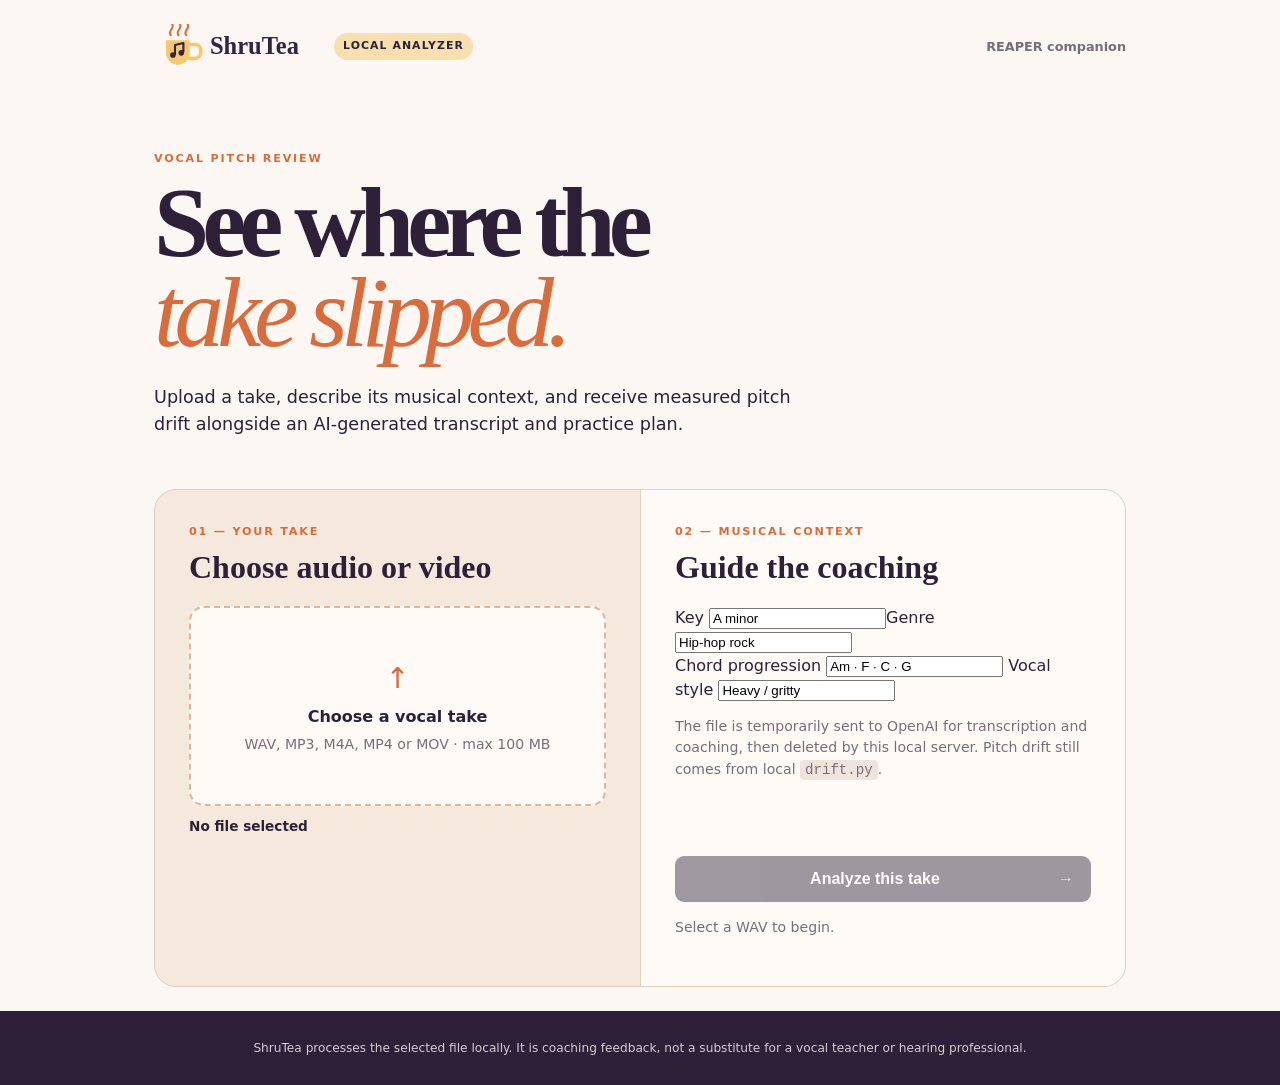
==== commit 3dc70d96: "Configure ShruTea OpenAI local environment" ====
--- a/ui/index.html
+++ b/ui/index.html
@@ -1,45 +1,45 @@
-<!doctype html>
-<html lang="en">
-<head>
-  <meta charset="UTF-8">
-  <meta name="viewport" content="width=device-width, initial-scale=1.0">
-  <title>ShruTea — Vocal Pitch Review</title>
-  <link rel="stylesheet" href="styles.css">
-</head>
-<body>
-  <main>
-    <nav><img src="logo.svg" alt="ShruTea"><span class="beta">LOCAL ANALYZER</span><span class="nav-note">REAPER companion</span></nav>
-    <section class="hero">
-      <p class="eyebrow">VOCAL PITCH REVIEW</p>
-      <h1>See where the<br><em>take slipped.</em></h1>
-      <p class="intro">Upload the WAV you rendered from REAPER. ShruTea runs the same <code>drift.py</code> tracker used by the ReaScript and reports only notes more than 20 cents away from the configured reference.</p>
-    </section>
-    <section class="workspace" aria-label="WAV analysis workspace">
-      <div class="step-card upload-card">
-        <p class="step">01 — RENDERED TAKE</p><h2>Choose a WAV</h2>
-        <label class="dropzone" for="audio-file"><input id="audio-file" type="file" accept="audio/wav,.wav"><span class="upload-icon">↑</span><strong>Choose rendered WAV</strong><small>Local only · WAV · max 100 MB</small></label>
+<!doctype html>
+<html lang="en">
+<head>
+  <meta charset="UTF-8">
+  <meta name="viewport" content="width=device-width, initial-scale=1.0">
+  <title>ShruTea — Vocal Pitch Review</title>
+  <link rel="stylesheet" href="styles.css">
+</head>
+<body>
+  <main>
+    <nav><img src="logo.svg" alt="ShruTea"><span class="beta">LOCAL ANALYZER</span><span class="nav-note">REAPER companion</span></nav>
+    <section class="hero">
+      <p class="eyebrow">VOCAL PITCH REVIEW</p>
+      <h1>See where the<br><em>take slipped.</em></h1>
+      <p class="intro">Upload a take, describe its musical context, and receive measured pitch drift alongside an AI-generated transcript and practice plan.</p>
+    </section>
+    <section class="workspace" aria-label="WAV analysis workspace">
+      <div class="step-card upload-card">
+        <p class="step">01 — YOUR TAKE</p><h2>Choose audio or video</h2>
+        <label class="dropzone" for="audio-file"><input id="audio-file" type="file" accept="audio/*,video/mp4,video/quicktime"><span class="upload-icon">↑</span><strong>Choose a vocal take</strong><small>WAV, MP3, M4A, MP4 or MOV · max 100 MB</small></label>
         <div id="file-name" class="file-name" aria-live="polite">No file selected</div>
-      </div>
-      <div class="step-card setup-card">
-        <p class="step">02 — ANALYZE</p><h2>Compare to your reference</h2>
-        <p class="context">For a responsive demo this page analyzes the first 8 seconds. The expected melody comes from <code>REFERENCE_SEQUENCE</code> in <code>drift.py</code>. The REAPER script remains full-take.</p>
-        <button id="analyze" class="primary" disabled>Analyze this take <span>→</span></button>
-        <p id="status" class="status" aria-live="polite">Select a WAV to begin.</p>
-      </div>
-    </section>
+      </div>
+      <div class="step-card setup-card">
+        <p class="step">02 — MUSICAL CONTEXT</p><h2>Guide the coaching</h2>
+        <div class="field-grid"><label>Key <input id="key" value="A minor"></label><label>Genre <input id="genre" value="Hip-hop rock"></label></div>
+        <label>Chord progression <input id="chords" value="Am · F · C · G"></label>
+        <label>Vocal style <input id="vocal-style" value="Heavy / gritty"></label>
+        <p class="context">The file is temporarily sent to OpenAI for transcription and coaching, then deleted by this local server. Pitch drift still comes from local <code>drift.py</code>.</p>
+        <button id="analyze" class="primary" disabled>Analyze this take <span>→</span></button>
+        <p id="status" class="status" aria-live="polite">Select a WAV to begin.</p>
+      </div>
+    </section>
     <section id="results" class="results" hidden aria-live="polite">
-      <div class="results-heading"><div><p class="eyebrow">REAL ANALYSIS RESULT</p><h2 id="result-title">Pitch drift markers</h2></div><span class="score"><b id="drift-count">0</b><small>markers</small></span></div>
-      <div class="result-grid">
-        <article class="card verdict"><p class="card-label">SHRUTEA SAYS</p><h3 id="verdict-title">Listening to this take…</h3><p id="verdict-copy">Your REAPER-aware coaching verdict will appear here.</p><div id="agent-mode" class="tag">Awaiting analysis</div></article>
-        <article class="card context-card"><p class="card-label">SESSION CONTEXT</p><h3>Reference melody</h3><p>The agent receives the intended note sequence alongside the detected pitch—not just a WAV in isolation.</p><div id="reference-notes" class="note-chips"></div></article>
-        <article class="card drift"><p class="card-label">TIMELINE MARKERS</p><div id="timeline" class="timeline"></div><p id="summary"></p></article>
-        <article class="card reaper-card"><p class="card-label">REAPER ACTION</p><h3>Markers, not mystery.</h3><p>Each drift event becomes a named marker on the project timeline, so the producer can jump directly to the take that needs work.</p><div id="reaper-plan" class="tag">No markers yet</div></article>
-      </div>
+      <div class="results-heading"><div><p class="eyebrow">REAL ANALYSIS RESULT</p><h2 id="result-title">Pitch drift markers</h2></div><span class="score"><b id="drift-count">0</b><small>markers</small></span></div>
+      <article class="card drift"><p class="card-label">TIMELINE MARKERS</p><div id="timeline" class="timeline"></div><p id="summary"></p></article>
       <div id="marker-list" class="marker-list"></div>
-      <details class="raw"><summary>View raw drift.py JSON</summary><pre id="raw-json"></pre></details>
-    </section>
-  </main>
-  <footer>ShruTea processes the selected file locally. It is coaching feedback, not a substitute for a vocal teacher or hearing professional.</footer>
-  <script src="app.js"></script>
-</body>
-</html>
+      <article class="card feedback"><p class="card-label">AI VOCAL COACH</p><h3 id="feedback-headline"></h3><p id="feedback-summary"></p><p><b>Rhyme:</b> <span id="rhyme-scheme"></span></p><p id="rhyme-feedback"></p><p><b>Melody:</b> <span id="melody-feedback"></span></p><p><b>Vibrato:</b> <span id="vibrato-feedback"></span></p><h3>Next practice session</h3><ol id="practice-steps"></ol><h3>Arrangement ideas</h3><ul id="instrument-recommendations"></ul></article>
+      <details class="raw"><summary>Transcript</summary><pre id="transcript"></pre></details>
+      <details class="raw"><summary>View raw drift.py JSON</summary><pre id="raw-json"></pre></details>
+    </section>
+  </main>
+  <footer>ShruTea processes the selected file locally. It is coaching feedback, not a substitute for a vocal teacher or hearing professional.</footer>
+  <script src="app.js"></script>
+</body>
+</html>
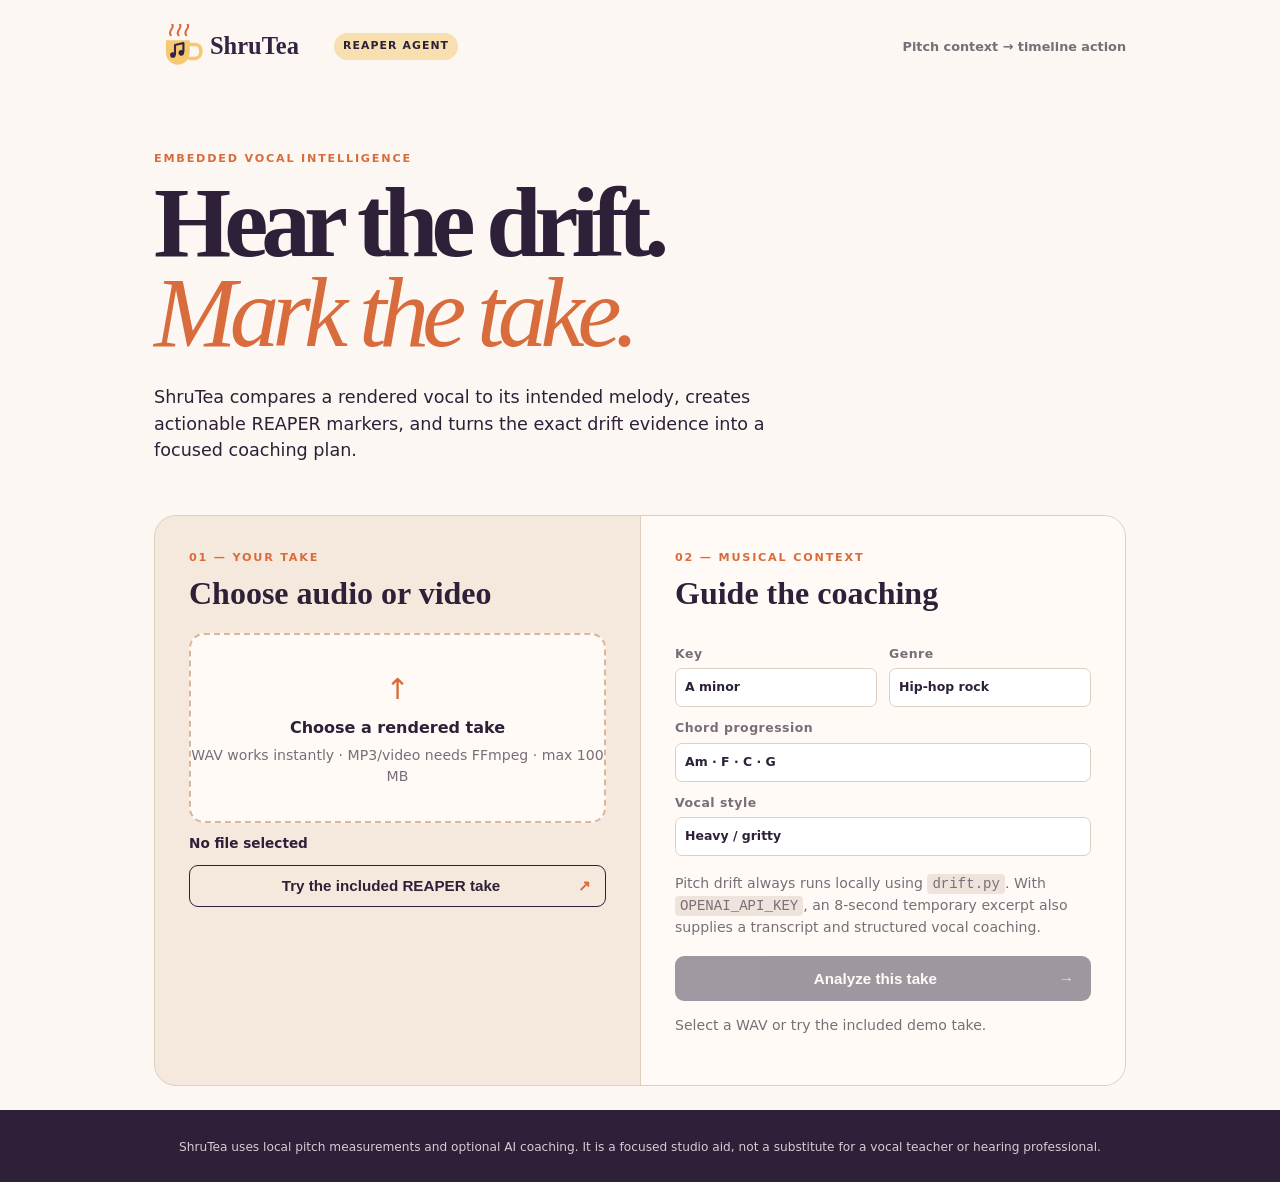
==== commit 6f41015d: "merge: reconcile ChiragAudio UI and coaching flow" ====
--- a/ui/index.html
+++ b/ui/index.html
@@ -1,45 +1,113 @@
-<!doctype html>
-<html lang="en">
-<head>
-  <meta charset="UTF-8">
-  <meta name="viewport" content="width=device-width, initial-scale=1.0">
-  <title>ShruTea — Vocal Pitch Review</title>
-  <link rel="stylesheet" href="styles.css">
-</head>
-<body>
-  <main>
-    <nav><img src="logo.svg" alt="ShruTea"><span class="beta">LOCAL ANALYZER</span><span class="nav-note">REAPER companion</span></nav>
-    <section class="hero">
-      <p class="eyebrow">VOCAL PITCH REVIEW</p>
-      <h1>See where the<br><em>take slipped.</em></h1>
-      <p class="intro">Upload a take, describe its musical context, and receive measured pitch drift alongside an AI-generated transcript and practice plan.</p>
-    </section>
-    <section class="workspace" aria-label="WAV analysis workspace">
-      <div class="step-card upload-card">
-        <p class="step">01 — YOUR TAKE</p><h2>Choose audio or video</h2>
-        <label class="dropzone" for="audio-file"><input id="audio-file" type="file" accept="audio/*,video/mp4,video/quicktime"><span class="upload-icon">↑</span><strong>Choose a vocal take</strong><small>WAV, MP3, M4A, MP4 or MOV · max 100 MB</small></label>
+<!doctype html>
+<html lang="en">
+<head>
+  <meta charset="UTF-8">
+  <meta name="viewport" content="width=device-width, initial-scale=1.0">
+  <title>ShruTea — REAPER Vocal Coach</title>
+  <link rel="stylesheet" href="styles.css">
+</head>
+<body>
+  <main>
+    <nav>
+      <img src="logo.svg" alt="ShruTea">
+      <span class="beta">REAPER AGENT</span>
+      <span class="nav-note">Pitch context → timeline action</span>
+    </nav>
+
+    <section class="hero">
+      <p class="eyebrow">EMBEDDED VOCAL INTELLIGENCE</p>
+      <h1>Hear the drift.<br><em>Mark the take.</em></h1>
+      <p class="intro">ShruTea compares a rendered vocal to its intended melody, creates actionable REAPER markers, and turns the exact drift evidence into a focused coaching plan.</p>
+    </section>
+
+    <section class="workspace" aria-label="ShruTea vocal-analysis workspace">
+      <div class="step-card upload-card">
+        <p class="step">01 — YOUR TAKE</p>
+        <h2>Choose audio or video</h2>
+        <label class="dropzone" for="audio-file">
+          <input id="audio-file" type="file" accept="audio/*,video/mp4,video/quicktime">
+          <span class="upload-icon">↑</span>
+          <strong>Choose a rendered take</strong>
+          <small>WAV works instantly · MP3/video needs FFmpeg · max 100 MB</small>
+        </label>
         <div id="file-name" class="file-name" aria-live="polite">No file selected</div>
-      </div>
-      <div class="step-card setup-card">
-        <p class="step">02 — MUSICAL CONTEXT</p><h2>Guide the coaching</h2>
-        <div class="field-grid"><label>Key <input id="key" value="A minor"></label><label>Genre <input id="genre" value="Hip-hop rock"></label></div>
+        <button id="demo" class="secondary">Try the included REAPER take <span>↗</span></button>
+      </div>
+
+      <div class="step-card setup-card">
+        <p class="step">02 — MUSICAL CONTEXT</p>
+        <h2>Guide the coaching</h2>
+        <div class="field-grid">
+          <label>Key <input id="key" value="A minor"></label>
+          <label>Genre <input id="genre" value="Hip-hop rock"></label>
+        </div>
         <label>Chord progression <input id="chords" value="Am · F · C · G"></label>
         <label>Vocal style <input id="vocal-style" value="Heavy / gritty"></label>
-        <p class="context">The file is temporarily sent to OpenAI for transcription and coaching, then deleted by this local server. Pitch drift still comes from local <code>drift.py</code>.</p>
-        <button id="analyze" class="primary" disabled>Analyze this take <span>→</span></button>
-        <p id="status" class="status" aria-live="polite">Select a WAV to begin.</p>
-      </div>
-    </section>
+        <p class="context">Pitch drift always runs locally using <code>drift.py</code>. With <code>OPENAI_API_KEY</code>, an 8-second temporary excerpt also supplies a transcript and structured vocal coaching.</p>
+        <button id="analyze" class="primary" disabled>Analyze this take <span>→</span></button>
+        <p id="status" class="status" aria-live="polite">Select a WAV or try the included demo take.</p>
+      </div>
+    </section>
+
     <section id="results" class="results" hidden aria-live="polite">
-      <div class="results-heading"><div><p class="eyebrow">REAL ANALYSIS RESULT</p><h2 id="result-title">Pitch drift markers</h2></div><span class="score"><b id="drift-count">0</b><small>markers</small></span></div>
-      <article class="card drift"><p class="card-label">TIMELINE MARKERS</p><div id="timeline" class="timeline"></div><p id="summary"></p></article>
+      <div class="results-heading">
+        <div>
+          <p class="eyebrow">REAL ANALYSIS RESULT</p>
+          <h2 id="result-title">Pitch drift markers</h2>
+        </div>
+        <span class="score"><b id="drift-count">0</b><small>markers</small></span>
+      </div>
+
+      <div class="result-grid">
+        <article class="card verdict">
+          <p class="card-label">SHRUTEA SAYS</p>
+          <h3 id="verdict-title">Listening to this take…</h3>
+          <p id="verdict-copy">Your evidence-based verdict will appear here.</p>
+          <div id="agent-mode" class="tag">Awaiting analysis</div>
+        </article>
+
+        <article class="card context-card">
+          <p class="card-label">SESSION CONTEXT</p>
+          <h3>Reference melody</h3>
+          <p>The agent reads the intended note sequence with the detected pitch; it does not judge audio in isolation.</p>
+          <div id="reference-notes" class="note-chips"></div>
+        </article>
+
+        <article class="card drift">
+          <p class="card-label">TIMELINE MARKERS</p>
+          <div id="timeline" class="timeline"></div>
+          <p id="summary"></p>
+        </article>
+
+        <article class="card reaper-card">
+          <p class="card-label">REAPER ACTION</p>
+          <h3>Markers, not mystery.</h3>
+          <p>Each flagged note becomes a named marker on the current REAPER project timeline, so a producer can jump straight to the phrase that needs attention.</p>
+          <div id="reaper-plan" class="tag">No markers yet</div>
+        </article>
+      </div>
+
       <div id="marker-list" class="marker-list"></div>
-      <article class="card feedback"><p class="card-label">AI VOCAL COACH</p><h3 id="feedback-headline"></h3><p id="feedback-summary"></p><p><b>Rhyme:</b> <span id="rhyme-scheme"></span></p><p id="rhyme-feedback"></p><p><b>Melody:</b> <span id="melody-feedback"></span></p><p><b>Vibrato:</b> <span id="vibrato-feedback"></span></p><h3>Next practice session</h3><ol id="practice-steps"></ol><h3>Arrangement ideas</h3><ul id="instrument-recommendations"></ul></article>
+
+      <article class="card feedback">
+        <p class="card-label">AI VOCAL COACH</p>
+        <h3 id="feedback-headline"></h3>
+        <p id="feedback-summary"></p>
+        <p><b>Rhyme:</b> <span id="rhyme-scheme"></span></p>
+        <p id="rhyme-feedback"></p>
+        <p><b>Melody:</b> <span id="melody-feedback"></span></p>
+        <p><b>Vibrato:</b> <span id="vibrato-feedback"></span></p>
+        <h3>Next practice session</h3>
+        <ol id="practice-steps"></ol>
+        <h3>Arrangement ideas</h3>
+        <ul id="instrument-recommendations"></ul>
+      </article>
+
       <details class="raw"><summary>Transcript</summary><pre id="transcript"></pre></details>
-      <details class="raw"><summary>View raw drift.py JSON</summary><pre id="raw-json"></pre></details>
-    </section>
-  </main>
-  <footer>ShruTea processes the selected file locally. It is coaching feedback, not a substitute for a vocal teacher or hearing professional.</footer>
-  <script src="app.js"></script>
-</body>
-</html>
+      <details class="raw"><summary>View raw drift.py JSON</summary><pre id="raw-json"></pre></details>
+    </section>
+  </main>
+  <footer>ShruTea uses local pitch measurements and optional AI coaching. It is a focused studio aid, not a substitute for a vocal teacher or hearing professional.</footer>
+  <script src="app.js"></script>
+</body>
+</html>
--- a/ui/styles.css
+++ b/ui/styles.css
@@ -1 +1 @@
-:root{--ink:#2d2038;--paper:#fcf7f2;--cream:#f4e9dc;--orange:#d86c3d;--yellow:#f6c971;--line:#dfcfc0;--muted:#796d78}*{box-sizing:border-box}body{margin:0;background:var(--paper);color:var(--ink);font-family:Inter,ui-sans-serif,system-ui,sans-serif;line-height:1.5}main{max-width:1020px;margin:auto;padding:24px}nav{display:flex;align-items:center;gap:12px}nav img{width:168px}.beta,.tag{font-size:.68rem;font-weight:800;letter-spacing:.1em;border-radius:999px;padding:5px 9px;background:#f7dfb0}.nav-note{margin-left:auto;color:var(--muted);font-size:.8rem;font-weight:700}.hero{max-width:720px;padding:82px 0 52px}.eyebrow,.step,.card-label{font-size:.7rem;letter-spacing:.16em;font-weight:800;color:var(--orange);margin:0 0 10px}.hero h1{font-family:Georgia,serif;font-size:clamp(3.4rem,8vw,6.2rem);letter-spacing:-.07em;line-height:.91;margin:0}.hero em{color:var(--orange);font-weight:400}.intro{font-size:1.1rem;max-width:650px;margin:26px 0 0}.workspace{display:grid;grid-template-columns:1fr 1fr;background:var(--cream);border:1px solid var(--line);border-radius:22px;overflow:hidden}.step-card{padding:34px}.setup-card{background:#fffaf6;border-left:1px solid var(--line)}h2,h3{font-family:Georgia,serif;line-height:1.05;margin:0 0 22px}h2{font-size:2rem}h3{font-size:1.4rem}.dropzone{min-height:200px;border:2px dashed #d7b89c;border-radius:15px;display:flex;flex-direction:column;gap:5px;justify-content:center;align-items:center;text-align:center;background:#fffaf6;cursor:pointer}.dropzone:hover{border-color:var(--orange)}.dropzone input{position:absolute;opacity:0;width:1px}.upload-icon{font-size:1.8rem;color:var(--orange)}small,.context,.status{color:var(--muted);font-size:.88rem}.file-name{font-size:.85rem;font-weight:700;margin-top:10px}.context{min-height:108px}.primary{width:100%;margin-top:18px;padding:14px 17px;background:var(--ink);color:white;border:0;border-radius:9px;font-weight:800;font-size:1rem;cursor:pointer}.primary:disabled{opacity:.45;cursor:not-allowed}.primary span{float:right;color:var(--yellow)}.results{padding:72px 0}.results-heading{display:flex;align-items:center;justify-content:space-between}.score{display:grid;place-items:center;width:76px;height:76px;background:var(--yellow);border-radius:50%;line-height:1}.score b{font-family:Georgia,serif;font-size:2rem}.score small{font-size:.58rem}.result-grid,.marker-list{display:grid;grid-template-columns:repeat(2,1fr);gap:14px}.card,.marker,.raw{border:1px solid var(--line);border-radius:16px;background:white;padding:25px}.verdict{background:#fff8ef}.reaper-card{background:var(--ink);color:var(--paper)}.reaper-card .card-label{color:var(--yellow)}.timeline{height:14px;background:#f1e5da;border-radius:30px;position:relative;margin:24px 0}.timeline:before{content:"";position:absolute;inset:0;border-radius:30px;background:linear-gradient(90deg,#89aa83,#f4be69)}.timeline i{position:absolute;top:-5px;width:24px;height:24px;border:4px solid white;border-radius:50%;background:var(--orange);z-index:1}.marker-list{margin-top:14px}.marker{display:flex;gap:13px;align-items:center}.marker b{display:grid;place-items:center;flex:none;width:46px;height:46px;border-radius:12px;background:#ffe0d3;color:var(--orange)}.marker strong{display:block}.good b{background:#d9ead2;color:#4e7c4a}.note-chips{display:flex;flex-wrap:wrap;gap:7px}.note-chips span{padding:5px 8px;border-radius:7px;background:#efe5dc;font-size:.78rem;font-weight:700}.raw{margin-top:14px;color:var(--muted)}summary{cursor:pointer;font-weight:800;color:var(--ink)}pre{overflow:auto;padding:14px;background:#f6f2ed;border-radius:8px;font-size:.8rem}code{padding:2px 5px;border-radius:4px;background:#eee4dc}footer{padding:28px;text-align:center;background:var(--ink);color:#d8cbd4;font-size:.76rem}@media(max-width:700px){main{padding:16px}.hero{padding:55px 0 40px}.workspace,.result-grid,.marker-list{grid-template-columns:1fr}.setup-card{border-left:0;border-top:1px solid var(--line)}.nav-note{display:none}}
+:root{--ink:#2d2038;--paper:#fcf7f2;--cream:#f4e9dc;--orange:#d86c3d;--yellow:#f6c971;--line:#dfcfc0;--muted:#796d78}*{box-sizing:border-box}body{margin:0;background:var(--paper);color:var(--ink);font-family:Inter,ui-sans-serif,system-ui,sans-serif;line-height:1.5}main{max-width:1020px;margin:auto;padding:24px}nav{display:flex;align-items:center;gap:12px}nav img{width:168px}.beta,.tag{font-size:.68rem;font-weight:800;letter-spacing:.1em;border-radius:999px;padding:5px 9px;background:#f7dfb0}.nav-note{margin-left:auto;color:var(--muted);font-size:.8rem;font-weight:700}.hero{max-width:760px;padding:82px 0 52px}.eyebrow,.step,.card-label{font-size:.7rem;letter-spacing:.16em;font-weight:800;color:var(--orange);margin:0 0 10px}.hero h1{font-family:Georgia,serif;font-size:clamp(3.4rem,8vw,6.2rem);letter-spacing:-.07em;line-height:.91;margin:0}.hero em{color:var(--orange);font-weight:400}.intro{font-size:1.1rem;max-width:680px;margin:26px 0 0}.workspace{display:grid;grid-template-columns:1fr 1fr;background:var(--cream);border:1px solid var(--line);border-radius:22px;overflow:hidden}.step-card{padding:34px}.setup-card{background:#fffaf6;border-left:1px solid var(--line)}h2,h3{font-family:Georgia,serif;line-height:1.05;margin:0 0 22px}h2{font-size:2rem}h3{font-size:1.4rem}.dropzone{min-height:190px;border:2px dashed #d7b89c;border-radius:15px;display:flex;flex-direction:column;gap:5px;justify-content:center;align-items:center;text-align:center;background:#fffaf6;cursor:pointer}.dropzone:hover{border-color:var(--orange)}.dropzone input{position:absolute;opacity:0;width:1px}.upload-icon{font-size:1.8rem;color:var(--orange)}small,.context,.status{color:var(--muted);font-size:.88rem}.file-name{font-size:.85rem;font-weight:700;margin-top:10px;overflow-wrap:anywhere}.secondary,.primary{border-radius:9px;font-weight:800;font-size:.95rem;cursor:pointer}.secondary{width:100%;margin-top:12px;padding:11px 14px;background:transparent;color:var(--ink);border:1px solid var(--ink)}.secondary span{float:right;color:var(--orange)}.context{margin:17px 0 0}.field-grid{display:grid;grid-template-columns:1fr 1fr;gap:12px}.setup-card label{display:grid;gap:5px;margin-top:12px;font-size:.78rem;font-weight:800;letter-spacing:.04em;color:var(--muted)}input:not([type=file]){width:100%;border:1px solid var(--line);border-radius:7px;background:white;padding:9px;color:var(--ink);font:inherit;letter-spacing:normal}.primary{width:100%;margin-top:18px;padding:14px 17px;background:var(--ink);color:white;border:0}.primary:disabled,.secondary:disabled{opacity:.45;cursor:not-allowed}.primary span{float:right;color:var(--yellow)}.results{padding:72px 0}.results-heading{display:flex;align-items:center;justify-content:space-between}.score{display:grid;place-items:center;width:76px;height:76px;background:var(--yellow);border-radius:50%;line-height:1}.score b{font-family:Georgia,serif;font-size:2rem}.score small{font-size:.58rem}.result-grid,.marker-list{display:grid;grid-template-columns:repeat(2,1fr);gap:14px}.card,.marker,.raw{border:1px solid var(--line);border-radius:16px;background:white;padding:25px}.verdict{background:#fff8ef}.reaper-card{background:var(--ink);color:var(--paper)}.reaper-card .card-label{color:var(--yellow)}.timeline{height:14px;background:#f1e5da;border-radius:30px;position:relative;margin:24px 0}.timeline:before{content:"";position:absolute;inset:0;border-radius:30px;background:linear-gradient(90deg,#89aa83,#f4be69)}.timeline i{position:absolute;top:-5px;width:24px;height:24px;border:4px solid white;border-radius:50%;background:var(--orange);z-index:1}.marker-list{margin-top:14px}.marker{display:flex;gap:13px;align-items:center}.marker b{display:grid;place-items:center;flex:none;width:46px;height:46px;border-radius:12px;background:#ffe0d3;color:var(--orange)}.marker strong{display:block}.good b{background:#d9ead2;color:#4e7c4a}.note-chips{display:flex;flex-wrap:wrap;gap:7px}.note-chips span{padding:5px 8px;border-radius:7px;background:#efe5dc;font-size:.78rem;font-weight:700}.feedback{margin-top:14px}.feedback h3:not(:first-of-type){margin-top:24px}.feedback li{margin:7px 0}.raw{margin-top:14px;color:var(--muted)}summary{cursor:pointer;font-weight:800;color:var(--ink)}pre{overflow:auto;padding:14px;background:#f6f2ed;border-radius:8px;font-size:.8rem}code{padding:2px 5px;border-radius:4px;background:#eee4dc}footer{padding:28px;text-align:center;background:var(--ink);color:#d8cbd4;font-size:.76rem}@media(max-width:700px){main{padding:16px}.hero{padding:55px 0 40px}.workspace,.result-grid,.marker-list,.field-grid{grid-template-columns:1fr}.setup-card{border-left:0;border-top:1px solid var(--line)}.nav-note{display:none}}
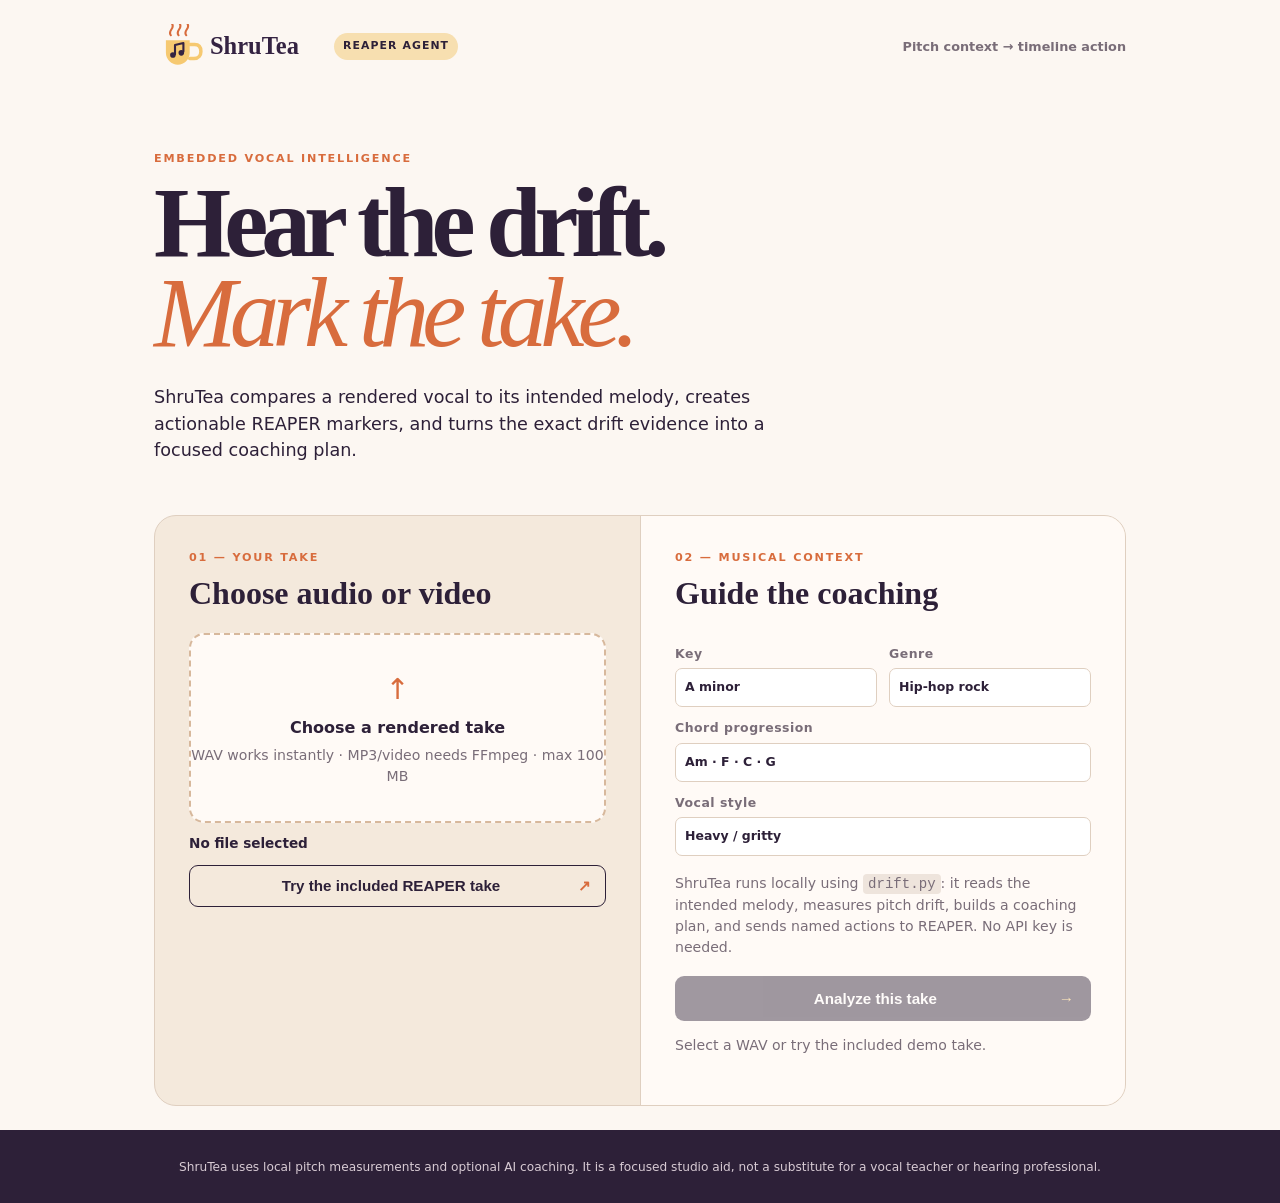
==== commit f2165617: "feat: make local ShruTea coaching the default" ====
--- a/ui/index.html
+++ b/ui/index.html
@@ -43,7 +43,7 @@
         </div>
         <label>Chord progression <input id="chords" value="Am · F · C · G"></label>
         <label>Vocal style <input id="vocal-style" value="Heavy / gritty"></label>
-        <p class="context">Pitch drift always runs locally using <code>drift.py</code>. With <code>OPENAI_API_KEY</code>, an 8-second temporary excerpt also supplies a transcript and structured vocal coaching.</p>
+        <p class="context">ShruTea runs locally using <code>drift.py</code>: it reads the intended melody, measures pitch drift, builds a coaching plan, and sends named actions to REAPER. No API key is needed.</p>
         <button id="analyze" class="primary" disabled>Analyze this take <span>→</span></button>
         <p id="status" class="status" aria-live="polite">Select a WAV or try the included demo take.</p>
       </div>
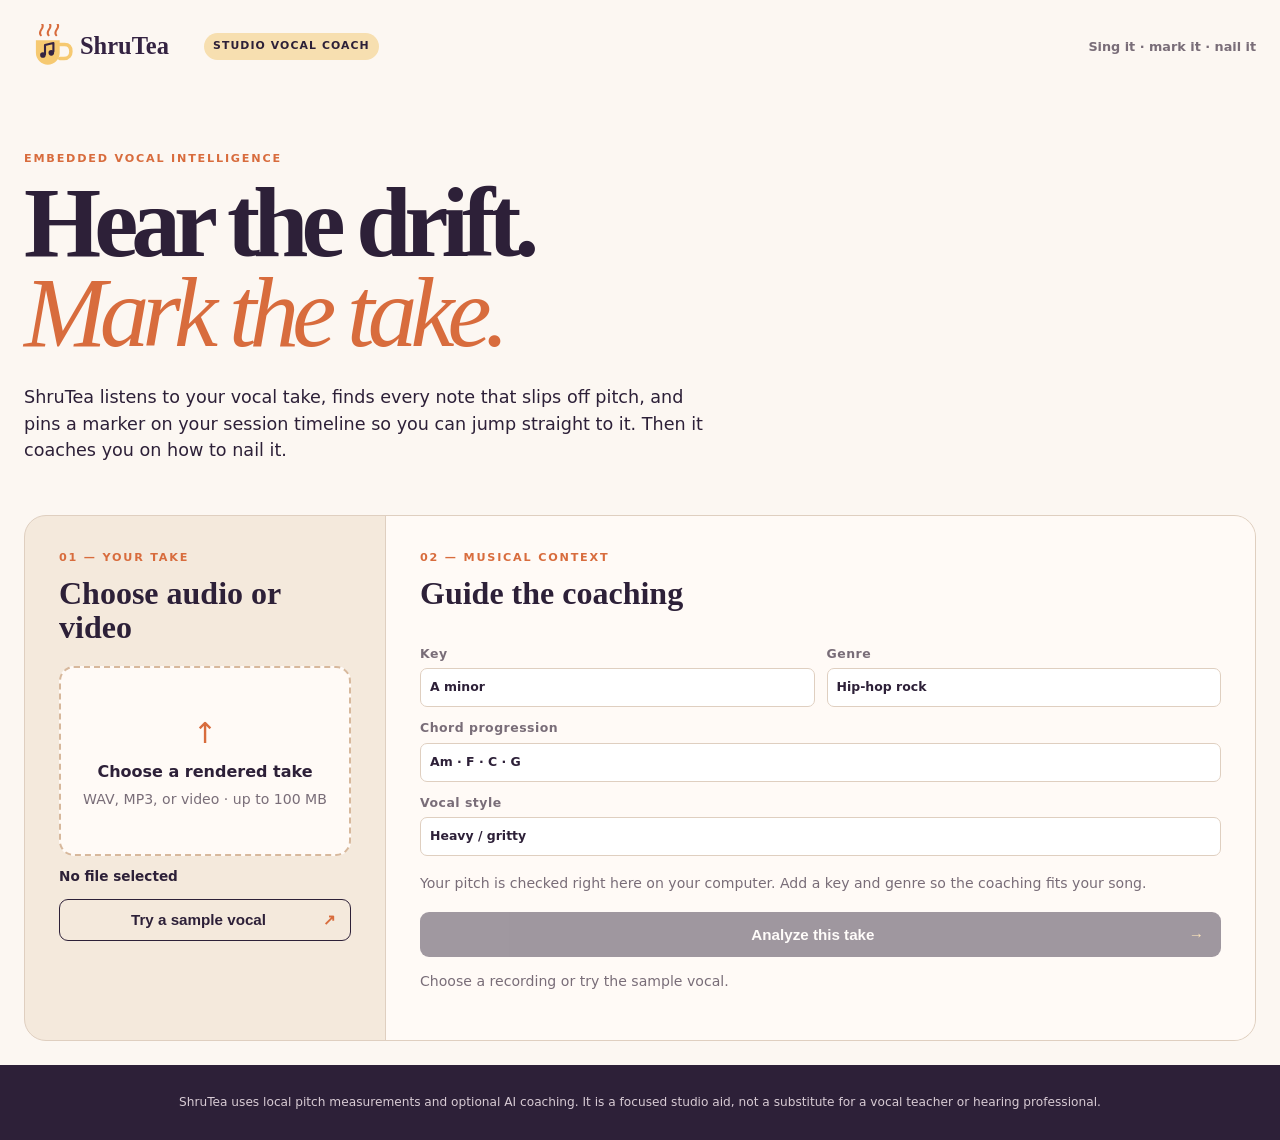
==== commit b5a90dda: "feat: per-note pitch coaching, lyric extraction, and Windows REAPER fixes - drift.py: default "auto"" ====
--- a/ui/index.html
+++ b/ui/index.html
@@ -3,21 +3,21 @@
 <head>
   <meta charset="UTF-8">
   <meta name="viewport" content="width=device-width, initial-scale=1.0">
-  <title>ShruTea — REAPER Vocal Coach</title>
+  <title>ShruTea — Vocal Coach</title>
   <link rel="stylesheet" href="styles.css">
 </head>
 <body>
   <main>
     <nav>
       <img src="logo.svg" alt="ShruTea">
-      <span class="beta">REAPER AGENT</span>
-      <span class="nav-note">Pitch context → timeline action</span>
+      <span class="beta">STUDIO VOCAL COACH</span>
+      <span class="nav-note">Sing it · mark it · nail it</span>
     </nav>
 
     <section class="hero">
       <p class="eyebrow">EMBEDDED VOCAL INTELLIGENCE</p>
       <h1>Hear the drift.<br><em>Mark the take.</em></h1>
-      <p class="intro">ShruTea compares a rendered vocal to its intended melody, creates actionable REAPER markers, and turns the exact drift evidence into a focused coaching plan.</p>
+      <p class="intro">ShruTea listens to your vocal take, finds every note that slips off pitch, and pins a marker on your session timeline so you can jump straight to it. Then it coaches you on how to nail it.</p>
     </section>
 
     <section class="workspace" aria-label="ShruTea vocal-analysis workspace">
@@ -28,10 +28,10 @@
           <input id="audio-file" type="file" accept="audio/*,video/mp4,video/quicktime">
           <span class="upload-icon">↑</span>
           <strong>Choose a rendered take</strong>
-          <small>WAV works instantly · MP3/video needs FFmpeg · max 100 MB</small>
+          <small>WAV, MP3, or video · up to 100 MB</small>
         </label>
         <div id="file-name" class="file-name" aria-live="polite">No file selected</div>
-        <button id="demo" class="secondary">Try the included REAPER take <span>↗</span></button>
+        <button id="demo" class="secondary">Try a sample vocal <span>↗</span></button>
       </div>
 
       <div class="step-card setup-card">
@@ -43,19 +43,19 @@
         </div>
         <label>Chord progression <input id="chords" value="Am · F · C · G"></label>
         <label>Vocal style <input id="vocal-style" value="Heavy / gritty"></label>
-        <p class="context">ShruTea runs locally using <code>drift.py</code>: it reads the intended melody, measures pitch drift, builds a coaching plan, and sends named actions to REAPER. No API key is needed.</p>
+        <p class="context">Your pitch is checked right here on your computer. Add a key and genre so the coaching fits your song.</p>
         <button id="analyze" class="primary" disabled>Analyze this take <span>→</span></button>
-        <p id="status" class="status" aria-live="polite">Select a WAV or try the included demo take.</p>
+        <p id="status" class="status" aria-live="polite">Choose a recording or try the sample vocal.</p>
       </div>
     </section>
 
     <section id="results" class="results" hidden aria-live="polite">
       <div class="results-heading">
         <div>
-          <p class="eyebrow">REAL ANALYSIS RESULT</p>
-          <h2 id="result-title">Pitch drift markers</h2>
+          <p class="eyebrow">YOUR RESULTS</p>
+          <h2 id="result-title">Notes to revisit</h2>
         </div>
-        <span class="score"><b id="drift-count">0</b><small>markers</small></span>
+        <span class="score"><b id="drift-count">0</b><small>notes</small></span>
       </div>
 
       <div class="result-grid">
@@ -68,21 +68,21 @@
 
         <article class="card context-card">
           <p class="card-label">SESSION CONTEXT</p>
-          <h3>Reference melody</h3>
-          <p>The agent reads the intended note sequence with the detected pitch; it does not judge audio in isolation.</p>
+          <h3>How your pitch is checked</h3>
+          <p>ShruTea listens to each note you sing and checks how close it lands to the true note. No sheet music or setup needed.</p>
           <div id="reference-notes" class="note-chips"></div>
         </article>
 
         <article class="card drift">
-          <p class="card-label">TIMELINE MARKERS</p>
+          <p class="card-label">WHERE IN YOUR TAKE</p>
           <div id="timeline" class="timeline"></div>
           <p id="summary"></p>
         </article>
 
         <article class="card reaper-card">
-          <p class="card-label">REAPER ACTION</p>
+          <p class="card-label">ON YOUR TIMELINE</p>
           <h3>Markers, not mystery.</h3>
-          <p>Each flagged note becomes a named marker on the current REAPER project timeline, so a producer can jump straight to the phrase that needs attention.</p>
+          <p>Each off-pitch note gets a marker in your session, so you can jump straight to the line that needs another take.</p>
           <div id="reaper-plan" class="tag">No markers yet</div>
         </article>
       </div>
@@ -103,8 +103,16 @@
         <ul id="instrument-recommendations"></ul>
       </article>
 
-      <details class="raw"><summary>Transcript</summary><pre id="transcript"></pre></details>
-      <details class="raw"><summary>View raw drift.py JSON</summary><pre id="raw-json"></pre></details>
+      <article class="card lyrics-card">
+        <p class="card-label">EXTRACTED LYRICS</p>
+        <h3>Extracted Lyrics</h3>
+        <p id="lyrics-note" class="lyrics-note"></p>
+        <textarea id="lyrics" rows="10" spellcheck="false" aria-label="Extracted lyrics, editable" placeholder="No lyrics were extracted. Type or paste your lyrics here."></textarea>
+        <div class="lyrics-actions">
+          <button id="recoach" class="primary" disabled>Update coaching with these lyrics <span>↻</span></button>
+          <span id="lyrics-status" class="lyrics-status" aria-live="polite"></span>
+        </div>
+      </article>
     </section>
   </main>
   <footer>ShruTea uses local pitch measurements and optional AI coaching. It is a focused studio aid, not a substitute for a vocal teacher or hearing professional.</footer>
--- a/ui/styles.css
+++ b/ui/styles.css
@@ -1 +1 @@
-:root{--ink:#2d2038;--paper:#fcf7f2;--cream:#f4e9dc;--orange:#d86c3d;--yellow:#f6c971;--line:#dfcfc0;--muted:#796d78}*{box-sizing:border-box}body{margin:0;background:var(--paper);color:var(--ink);font-family:Inter,ui-sans-serif,system-ui,sans-serif;line-height:1.5}main{max-width:1020px;margin:auto;padding:24px}nav{display:flex;align-items:center;gap:12px}nav img{width:168px}.beta,.tag{font-size:.68rem;font-weight:800;letter-spacing:.1em;border-radius:999px;padding:5px 9px;background:#f7dfb0}.nav-note{margin-left:auto;color:var(--muted);font-size:.8rem;font-weight:700}.hero{max-width:760px;padding:82px 0 52px}.eyebrow,.step,.card-label{font-size:.7rem;letter-spacing:.16em;font-weight:800;color:var(--orange);margin:0 0 10px}.hero h1{font-family:Georgia,serif;font-size:clamp(3.4rem,8vw,6.2rem);letter-spacing:-.07em;line-height:.91;margin:0}.hero em{color:var(--orange);font-weight:400}.intro{font-size:1.1rem;max-width:680px;margin:26px 0 0}.workspace{display:grid;grid-template-columns:1fr 1fr;background:var(--cream);border:1px solid var(--line);border-radius:22px;overflow:hidden}.step-card{padding:34px}.setup-card{background:#fffaf6;border-left:1px solid var(--line)}h2,h3{font-family:Georgia,serif;line-height:1.05;margin:0 0 22px}h2{font-size:2rem}h3{font-size:1.4rem}.dropzone{min-height:190px;border:2px dashed #d7b89c;border-radius:15px;display:flex;flex-direction:column;gap:5px;justify-content:center;align-items:center;text-align:center;background:#fffaf6;cursor:pointer}.dropzone:hover{border-color:var(--orange)}.dropzone input{position:absolute;opacity:0;width:1px}.upload-icon{font-size:1.8rem;color:var(--orange)}small,.context,.status{color:var(--muted);font-size:.88rem}.file-name{font-size:.85rem;font-weight:700;margin-top:10px;overflow-wrap:anywhere}.secondary,.primary{border-radius:9px;font-weight:800;font-size:.95rem;cursor:pointer}.secondary{width:100%;margin-top:12px;padding:11px 14px;background:transparent;color:var(--ink);border:1px solid var(--ink)}.secondary span{float:right;color:var(--orange)}.context{margin:17px 0 0}.field-grid{display:grid;grid-template-columns:1fr 1fr;gap:12px}.setup-card label{display:grid;gap:5px;margin-top:12px;font-size:.78rem;font-weight:800;letter-spacing:.04em;color:var(--muted)}input:not([type=file]){width:100%;border:1px solid var(--line);border-radius:7px;background:white;padding:9px;color:var(--ink);font:inherit;letter-spacing:normal}.primary{width:100%;margin-top:18px;padding:14px 17px;background:var(--ink);color:white;border:0}.primary:disabled,.secondary:disabled{opacity:.45;cursor:not-allowed}.primary span{float:right;color:var(--yellow)}.results{padding:72px 0}.results-heading{display:flex;align-items:center;justify-content:space-between}.score{display:grid;place-items:center;width:76px;height:76px;background:var(--yellow);border-radius:50%;line-height:1}.score b{font-family:Georgia,serif;font-size:2rem}.score small{font-size:.58rem}.result-grid,.marker-list{display:grid;grid-template-columns:repeat(2,1fr);gap:14px}.card,.marker,.raw{border:1px solid var(--line);border-radius:16px;background:white;padding:25px}.verdict{background:#fff8ef}.reaper-card{background:var(--ink);color:var(--paper)}.reaper-card .card-label{color:var(--yellow)}.timeline{height:14px;background:#f1e5da;border-radius:30px;position:relative;margin:24px 0}.timeline:before{content:"";position:absolute;inset:0;border-radius:30px;background:linear-gradient(90deg,#89aa83,#f4be69)}.timeline i{position:absolute;top:-5px;width:24px;height:24px;border:4px solid white;border-radius:50%;background:var(--orange);z-index:1}.marker-list{margin-top:14px}.marker{display:flex;gap:13px;align-items:center}.marker b{display:grid;place-items:center;flex:none;width:46px;height:46px;border-radius:12px;background:#ffe0d3;color:var(--orange)}.marker strong{display:block}.good b{background:#d9ead2;color:#4e7c4a}.note-chips{display:flex;flex-wrap:wrap;gap:7px}.note-chips span{padding:5px 8px;border-radius:7px;background:#efe5dc;font-size:.78rem;font-weight:700}.feedback{margin-top:14px}.feedback h3:not(:first-of-type){margin-top:24px}.feedback li{margin:7px 0}.raw{margin-top:14px;color:var(--muted)}summary{cursor:pointer;font-weight:800;color:var(--ink)}pre{overflow:auto;padding:14px;background:#f6f2ed;border-radius:8px;font-size:.8rem}code{padding:2px 5px;border-radius:4px;background:#eee4dc}footer{padding:28px;text-align:center;background:var(--ink);color:#d8cbd4;font-size:.76rem}@media(max-width:700px){main{padding:16px}.hero{padding:55px 0 40px}.workspace,.result-grid,.marker-list,.field-grid{grid-template-columns:1fr}.setup-card{border-left:0;border-top:1px solid var(--line)}.nav-note{display:none}}
+:root{--ink:#2d2038;--paper:#fcf7f2;--cream:#f4e9dc;--orange:#d86c3d;--yellow:#f6c971;--line:#dfcfc0;--muted:#796d78}*{box-sizing:border-box}body{margin:0;background:var(--paper);color:var(--ink);font-family:Inter,ui-sans-serif,system-ui,sans-serif;line-height:1.5}main{max-width:1280px;margin:auto;padding:24px}nav{display:flex;align-items:center;gap:12px}nav img{width:168px}.beta,.tag{font-size:.68rem;font-weight:800;letter-spacing:.1em;border-radius:999px;padding:5px 9px;background:#f7dfb0}.nav-note{margin-left:auto;color:var(--muted);font-size:.8rem;font-weight:700}.hero{max-width:760px;padding:82px 0 52px}.eyebrow,.step,.card-label{font-size:.7rem;letter-spacing:.16em;font-weight:800;color:var(--orange);margin:0 0 10px}.hero h1{font-family:Georgia,serif;font-size:clamp(3.4rem,8vw,6.2rem);letter-spacing:-.07em;line-height:.91;margin:0}.hero em{color:var(--orange);font-weight:400}.intro{font-size:1.1rem;max-width:680px;margin:26px 0 0}.workspace{display:grid;grid-template-columns:minmax(280px,360px) minmax(0,1fr);background:var(--cream);border:1px solid var(--line);border-radius:22px;overflow:hidden}.step-card{min-width:0;padding:34px}.setup-card{background:#fffaf6;border-left:1px solid var(--line)}h2,h3{font-family:Georgia,serif;line-height:1.05;margin:0 0 22px}h2{font-size:2rem}h3{font-size:1.4rem}.dropzone{min-height:190px;border:2px dashed #d7b89c;border-radius:15px;display:flex;flex-direction:column;gap:5px;justify-content:center;align-items:center;text-align:center;background:#fffaf6;cursor:pointer}.dropzone:hover{border-color:var(--orange)}.dropzone input{position:absolute;opacity:0;width:1px}.upload-icon{font-size:1.8rem;color:var(--orange)}small,.context,.status{color:var(--muted);font-size:.88rem}.file-name,.context,.status{overflow-wrap:anywhere}.file-name{font-size:.85rem;font-weight:700;margin-top:10px}.secondary,.primary{border-radius:9px;font-weight:800;font-size:.95rem;cursor:pointer}.secondary{width:100%;margin-top:12px;padding:11px 14px;background:transparent;color:var(--ink);border:1px solid var(--ink)}.secondary span{float:right;color:var(--orange)}.context{margin:17px 0 0}.field-grid{display:grid;grid-template-columns:repeat(2,minmax(0,1fr));gap:12px}.setup-card label{display:grid;min-width:0;gap:5px;margin-top:12px;font-size:.78rem;font-weight:800;letter-spacing:.04em;color:var(--muted)}input:not([type=file]){min-width:0;width:100%;border:1px solid var(--line);border-radius:7px;background:white;padding:9px;color:var(--ink);font:inherit;letter-spacing:normal}.primary{width:100%;margin-top:18px;padding:14px 17px;background:var(--ink);color:white;border:0}.primary:disabled,.secondary:disabled{opacity:.45;cursor:not-allowed}.primary span{float:right;color:var(--yellow)}.results{padding:72px 0}.results-heading{display:flex;align-items:center;justify-content:space-between}.score{display:grid;place-items:center;width:76px;height:76px;background:var(--yellow);border-radius:50%;line-height:1}.score b{font-family:Georgia,serif;font-size:2rem}.score small{font-size:.58rem}.result-grid,.marker-list{display:grid;grid-template-columns:repeat(2,minmax(0,1fr));gap:14px}.card,.marker,.raw{min-width:0;border:1px solid var(--line);border-radius:16px;background:white;padding:25px}.verdict{background:#fff8ef}.reaper-card{background:var(--ink);color:var(--paper)}.reaper-card .card-label{color:var(--yellow)}.reaper-card .tag{color:var(--ink)}.timeline{height:14px;background:#f1e5da;border-radius:30px;position:relative;margin:24px 0}.timeline:before{content:"";position:absolute;inset:0;border-radius:30px;background:linear-gradient(90deg,#89aa83,#f4be69)}.timeline i{position:absolute;top:-5px;width:24px;height:24px;border:4px solid white;border-radius:50%;background:var(--orange);z-index:1}.marker-list{margin-top:14px}.marker{display:flex;gap:13px;align-items:center}.marker b{display:grid;place-items:center;flex:none;width:46px;height:46px;border-radius:12px;background:#ffe0d3;color:var(--orange)}.marker strong{display:block}.good b{background:#d9ead2;color:#4e7c4a}.note-chips{display:flex;flex-wrap:wrap;gap:7px}.note-chips span{padding:5px 8px;border-radius:7px;background:#efe5dc;font-size:.78rem;font-weight:700}.feedback{margin-top:14px}.feedback h3:not(:first-of-type){margin-top:24px}.feedback li{margin:7px 0}.raw{margin-top:14px;color:var(--muted)}summary{cursor:pointer;font-weight:800;color:var(--ink)}pre{overflow:auto;padding:14px;background:#f6f2ed;border-radius:8px;font-size:.8rem}code{padding:2px 5px;border-radius:4px;background:#eee4dc}footer{padding:28px;text-align:center;background:var(--ink);color:#d8cbd4;font-size:.76rem}@media(max-width:820px){main{padding:16px}.hero{padding:55px 0 40px}.workspace,.result-grid,.marker-list,.field-grid{grid-template-columns:1fr}.setup-card{border-left:0;border-top:1px solid var(--line)}.nav-note{display:none}}.lyrics-card{margin-top:18px}.lyrics-note{color:var(--muted);font-size:.9rem}.lyrics-card textarea{width:100%;min-height:220px;resize:vertical;border:1px solid var(--line);border-radius:14px;padding:14px 16px;background:var(--paper);color:var(--ink);font:inherit;line-height:1.7}.lyrics-card textarea:focus{outline:2px solid var(--orange);outline-offset:1px}.lyrics-actions{display:flex;flex-wrap:wrap;align-items:center;gap:12px;margin-top:12px}.lyrics-actions .primary{width:auto;margin:0}.lyrics-status{color:var(--muted);font-size:.85rem}
